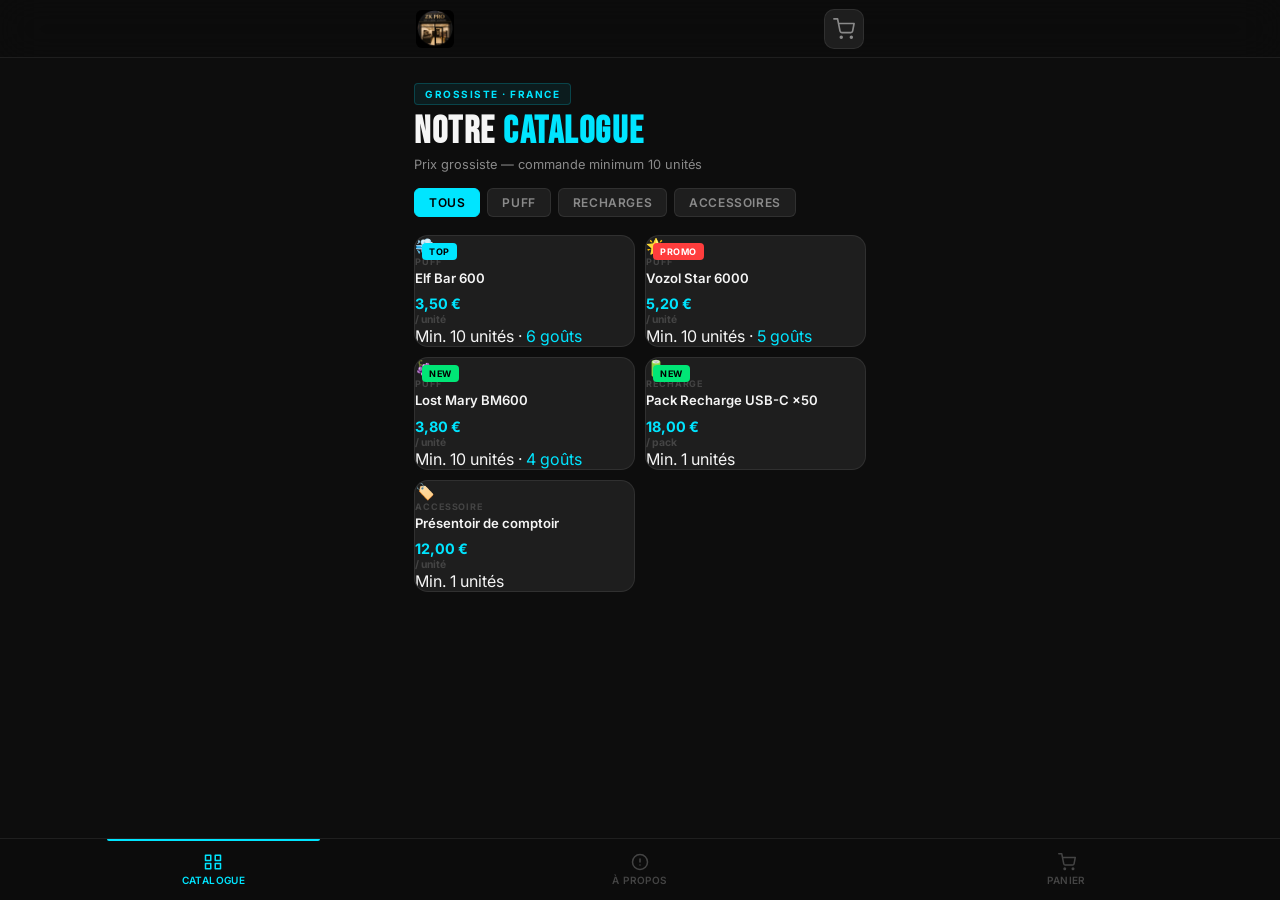
==== index.html @ 6291bdda "Update and rename index.js to index.html" ====
<!DOCTYPE html>
<html lang="fr">
<head>
  <meta charset="UTF-8" />
  <meta name="viewport" content="width=device-width, initial-scale=1.0, maximum-scale=1.0, user-scalable=no" />
  <meta name="theme-color" content="#0d0d0d" />
  <title>ZK PRO · Grossiste Puff</title>
  <link rel="stylesheet" href="style.css" />
  <link rel="preconnect" href="https://fonts.googleapis.com" />
  <link rel="preconnect" href="https://fonts.gstatic.com" crossorigin />
  <link href="https://fonts.googleapis.com/css2?family=Bebas+Neue&family=Inter:wght@300;400;500;600;700&display=swap" rel="stylesheet" />
  <script src="https://telegram.org/js/telegram-web-app.js"></script>
</head>
<body>

  <!-- ░░ HEADER ░░ -->
  <header class="header" id="header">
    <div class="header-inner">
      <div class="logo">
        <img src="[data-uri]" alt="ZK PRO" class="logo-img" onerror="this.style.display='none';document.querySelector('.logo-fallback').style.display='flex'" />
        <span class="logo-fallback">ZK<span>PRO</span></span>
      </div>
      <button class="cart-btn" id="cartBtn" onclick="switchTab('panier')">
        <svg width="22" height="22" viewBox="0 0 24 24" fill="none" stroke="currentColor" stroke-width="1.8" stroke-linecap="round" stroke-linejoin="round">
          <circle cx="9" cy="21" r="1"/><circle cx="20" cy="21" r="1"/>
          <path d="M1 1h4l2.68 13.39a2 2 0 0 0 2 1.61h9.72a2 2 0 0 0 2-1.61L23 6H6"/>
        </svg>
        <span class="cart-count" id="cartCount">0</span>
      </button>
    </div>
  </header>

  <!-- ░░ NAVIGATION TABS ░░ -->
  <nav class="tabs" id="tabs">
    <button class="tab active" data-tab="produits" onclick="switchTab('produits')">
      <svg width="18" height="18" viewBox="0 0 24 24" fill="none" stroke="currentColor" stroke-width="2" stroke-linecap="round" stroke-linejoin="round"><rect x="2" y="3" width="7" height="7"/><rect x="15" y="3" width="7" height="7"/><rect x="15" y="14" width="7" height="7"/><rect x="2" y="14" width="7" height="7"/></svg>
      <span>Catalogue</span>
    </button>
    <button class="tab" data-tab="info" onclick="switchTab('info')">
      <svg width="18" height="18" viewBox="0 0 24 24" fill="none" stroke="currentColor" stroke-width="2" stroke-linecap="round" stroke-linejoin="round"><circle cx="12" cy="12" r="10"/><path d="M12 8v4M12 16h.01"/></svg>
      <span>À propos</span>
    </button>
    <button class="tab" data-tab="panier" onclick="switchTab('panier')">
      <svg width="18" height="18" viewBox="0 0 24 24" fill="none" stroke="currentColor" stroke-width="2" stroke-linecap="round" stroke-linejoin="round"><circle cx="9" cy="21" r="1"/><circle cx="20" cy="21" r="1"/><path d="M1 1h4l2.68 13.39a2 2 0 0 0 2 1.61h9.72a2 2 0 0 0 2-1.61L23 6H6"/></svg>
      <span>Panier</span>
    </button>
  </nav>

  <!-- ░░ MAIN CONTENT ░░ -->
  <main class="main" id="main">

    <!-- ════ PAGE PRODUITS ════ -->
    <section class="page active" id="page-produits">
      <div class="page-hero">
        <div class="hero-tag">GROSSISTE · FRANCE</div>
        <h1 class="page-title">Notre <em>Catalogue</em></h1>
        <p class="page-sub">Prix grossiste — commande minimum 10 unités</p>
      </div>

      <div class="filter-bar" id="filterBar">
        <button class="filter-btn active" data-cat="tous" onclick="filterProducts('tous')">Tous</button>
        <button class="filter-btn" data-cat="puff" onclick="filterProducts('puff')">Puff</button>
        <button class="filter-btn" data-cat="recharge" onclick="filterProducts('recharge')">Recharges</button>
        <button class="filter-btn" data-cat="accessoire" onclick="filterProducts('accessoire')">Accessoires</button>
      </div>

      <div class="product-grid" id="productGrid">
        <!-- injected by JS -->
      </div>
    </section>

    <!-- ════ PAGE INFO ════ -->
    <section class="page" id="page-info">
      <div class="page-hero">
        <div class="hero-tag">QUI SOMMES-NOUS</div>
        <h1 class="page-title">ZK <em>PRO</em></h1>
        <p class="page-sub">Votre partenaire grossiste puff en France</p>
      </div>

      <div class="info-cards">
        <div class="info-card"><div class="info-card-icon">🚚</div><h3>Livraison express</h3><p>Expédition sous 24h. Colissimo, DPD ou retrait sur place disponible.</p></div>
        <div class="info-card"><div class="info-card-icon">📦</div><h3>Prix grossiste</h3><p>Tarifs dégressifs à partir de 10 unités. Meilleur prix garanti.</p></div>
        <div class="info-card"><div class="info-card-icon">✅</div><h3>Produits certifiés</h3><p>Tous nos produits sont conformes aux normes européennes en vigueur.</p></div>
        <div class="info-card"><div class="info-card-icon">🔒</div><h3>Paiement sécurisé</h3><p>CB, virement, crypto acceptés. Facturation professionnelle fournie.</p></div>
      </div>

      <div class="info-about">
        <h2>ZK PRO — Grossiste Puff</h2>
        <p>ZK PRO est un distributeur grossiste spécialisé dans les puffs et cigarettes électroniques jetables. Nous fournissons tabacs, bureaux de tabac, épiceries et boutiques vape à travers toute la France.</p>
        <p>Notre catalogue propose les meilleures marques du marché : Elf Bar, Vozol, Lost Mary, Tornado, et bien plus. Réapprovisionnez votre stock en quelques clics directement depuis Telegram.</p>
        <div class="info-stats">
          <div class="stat"><span class="stat-num">500+</span><span class="stat-lbl">Revendeurs</span></div>
          <div class="stat"><span class="stat-num">50+</span><span class="stat-lbl">Références</span></div>
          <div class="stat"><span class="stat-num">48h</span><span class="stat-lbl">Livraison</span></div>
        </div>
      </div>

      <div class="info-contact">
        <h2>Nous contacter</h2>
        <a class="contact-link" href="https://t.me/zkpro_grossiste">
          <svg width="20" height="20" viewBox="0 0 24 24" fill="currentColor"><path d="M11.944 0A12 12 0 0 0 0 12a12 12 0 0 0 12 12 12 12 0 0 0 12-12A12 12 0 0 0 12 0a12 12 0 0 0-.056 0zm4.962 7.224c.1-.002.321.023.465.14a.506.506 0 0 1 .171.325c.016.093.036.306.02.472-.18 1.898-.962 6.502-1.36 8.627-.168.9-.499 1.201-.82 1.23-.696.065-1.225-.46-1.9-.902-1.056-.693-1.653-1.124-2.678-1.8-1.185-.78-.417-1.21.258-1.91.177-.184 3.247-2.977 3.307-3.23.007-.032.014-.15-.056-.212s-.174-.041-.249-.024c-.106.024-1.793 1.14-5.061 3.345-.48.33-.913.49-1.302.48-.428-.008-1.252-.241-1.865-.44-.752-.245-1.349-.374-1.297-.789.027-.216.325-.437.893-.663 3.498-1.524 5.83-2.529 6.998-3.014 3.332-1.386 4.025-1.627 4.476-1.635z"/></svg>
          @zkpro_grossiste
        </a>
        <a class="contact-link" href="https://wa.me/33600000000">
          <svg width="20" height="20" viewBox="0 0 24 24" fill="currentColor"><path d="M17.472 14.382c-.297-.149-1.758-.867-2.03-.967-.273-.099-.471-.148-.67.15-.197.297-.767.966-.94 1.164-.173.199-.347.223-.644.075-.297-.15-1.255-.463-2.39-1.475-.883-.788-1.48-1.761-1.653-2.059-.173-.297-.018-.458.13-.606.134-.133.298-.347.446-.52.149-.174.198-.298.298-.497.099-.198.05-.371-.025-.52-.075-.149-.669-1.612-.916-2.207-.242-.579-.487-.5-.669-.51-.173-.008-.371-.01-.57-.01-.198 0-.52.074-.792.372-.272.297-1.04 1.016-1.04 2.479 0 1.462 1.065 2.875 1.213 3.074.149.198 2.096 3.2 5.077 4.487.709.306 1.262.489 1.694.625.712.227 1.36.195 1.871.118.571-.085 1.758-.719 2.006-1.413.248-.694.248-1.289.173-1.413-.074-.124-.272-.198-.57-.347m-5.421 7.403h-.004a9.87 9.87 0 0 1-5.031-1.378l-.361-.214-3.741.982.998-3.648-.235-.374a9.86 9.86 0 0 1-1.51-5.26c.001-5.45 4.436-9.884 9.888-9.884 2.64 0 5.122 1.03 6.988 2.898a9.825 9.825 0 0 1 2.893 6.994c-.003 5.45-4.437 9.884-9.885 9.884m8.413-18.297A11.815 11.815 0 0 0 12.05 0C5.495 0 .16 5.335.157 11.892c0 2.096.547 4.142 1.588 5.945L.057 24l6.305-1.654a11.882 11.882 0 0 0 5.683 1.448h.005c6.554 0 11.89-5.335 11.893-11.893a11.821 11.821 0 0 0-3.48-8.413z"/></svg>
          WhatsApp Pro
        </a>
        <a class="contact-link" href="/cdn-cgi/l/email-protection#a7c4c8c9d3c6c4d3e7ddccd7d5c889c1d5">
          <svg width="20" height="20" viewBox="0 0 24 24" fill="none" stroke="currentColor" stroke-width="2" stroke-linecap="round" stroke-linejoin="round"><path d="M4 4h16c1.1 0 2 .9 2 2v12c0 1.1-.9 2-2 2H4c-1.1 0-2-.9-2-2V6c0-1.1.9-2 2-2z"/><polyline points="22,6 12,13 2,6"/></svg>
          <span class="__cf_email__" data-cfemail="73101c1d0712100733091803011c5d1501">[email&#160;protected]</span>
        </a>
      </div>
    </section>

    <!-- ════ PAGE PANIER ════ -->
    <section class="page" id="page-panier">
      <div class="page-hero">
        <div class="hero-tag">COMMANDE GROSSISTE</div>
        <h1 class="page-title">Mon <em>Panier</em></h1>
      </div>
      <div id="cartContent"></div>
    </section>

  </main>

  <!-- ░░ TOAST ░░ -->
  <div class="toast" id="toast"></div>

    <!-- ░░ PRODUCT MODAL ░░ -->
  <div class="modal-overlay" id="modalOverlay" onclick="closeModal()">
    <div class="modal" id="modal" onclick="event.stopPropagation()">
      <button class="modal-close" onclick="closeModal()">✕</button>
      <div class="modal-scroll">
        <div id="modalBody"></div>
      </div>
    </div>
  </div>

  <script src="script.js"></script>
</body>
</html>
---- style.css ----
/* ================================================
   ZK PRO · Grossiste Puff · Telegram Mini App
   style.css — Dark industrial aesthetic
   ================================================ */

:root {
  --bg:        #0d0d0d;
  --bg2:       #111111;
  --bg3:       #191919;
  --surface:   #1e1e1e;
  --border:    rgba(255,255,255,0.08);
  --accent:    #00e5ff;
  --accent2:   #00b8cc;
  --accent-bg: rgba(0,229,255,0.07);
  --red:       #ff3d3d;
  --green:     #00e676;
  --text:      #f5f5f5;
  --text2:     #8a8a8a;
  --text3:     #444;
  --radius:    14px;
  --radius-sm: 9px;
  --header-h:  58px;
  --tabs-h:    62px;
}

*, *::before, *::after { box-sizing: border-box; margin: 0; padding: 0; }
html { -webkit-text-size-adjust: 100%; scroll-behavior: smooth; }
body {
  font-family: 'Inter', sans-serif;
  background: var(--bg);
  color: var(--text);
  min-height: 100dvh;
  overscroll-behavior: none;
  -webkit-font-smoothing: antialiased;
}
a { color: inherit; text-decoration: none; }
button { cursor: pointer; border: none; background: none; font-family: inherit; }

/* HEADER */
.header {
  position: fixed; top: 0; left: 0; right: 0;
  height: var(--header-h); z-index: 100;
  background: rgba(13,13,13,0.92);
  backdrop-filter: blur(20px);
  border-bottom: 1px solid var(--border);
}
.header-inner {
  max-width: 480px; margin: 0 auto;
  height: 100%; padding: 0 16px;
  display: flex; align-items: center; justify-content: space-between;
}
.logo { display: flex; align-items: center; height: 40px; }
.logo-img { height: 38px; width: auto; object-fit: contain; border-radius: 6px; }
.logo-fallback {
  display: none; align-items: center; gap: 2px;
  font-family: 'Bebas Neue', sans-serif;
  font-size: 1.6rem; letter-spacing: 0.05em; color: var(--text);
}
.logo-fallback span { color: var(--accent); }
.cart-btn {
  position: relative; width: 40px; height: 40px;
  border-radius: 10px; background: var(--surface);
  display: flex; align-items: center; justify-content: center;
  color: var(--text2); transition: all .2s;
  border: 1px solid var(--border);
}
.cart-btn:active { transform: scale(.9); }
.cart-btn:hover { color: var(--accent); background: var(--accent-bg); border-color: rgba(0,229,255,.2); }
.cart-count {
  position: absolute; top: -5px; right: -5px;
  min-width: 18px; height: 18px; padding: 0 4px;
  border-radius: 9px; background: var(--accent); color: #000;
  font-size: 10px; font-weight: 700;
  display: flex; align-items: center; justify-content: center;
  opacity: 0; transform: scale(0);
  transition: all .25s cubic-bezier(.175,.885,.32,1.275);
}
.cart-count.visible { opacity: 1; transform: scale(1); }

/* TABS */
.tabs {
  position: fixed; bottom: 0; left: 0; right: 0;
  height: var(--tabs-h); z-index: 100;
  background: rgba(13,13,13,0.95);
  backdrop-filter: blur(20px);
  border-top: 1px solid var(--border);
  display: flex;
  padding-bottom: env(safe-area-inset-bottom);
}
.tab {
  flex: 1; display: flex; flex-direction: column;
  align-items: center; justify-content: center; gap: 3px;
  color: var(--text3); font-size: 10px; font-weight: 600;
  letter-spacing: .04em; text-transform: uppercase;
  transition: color .2s; position: relative;
}
.tab.active { color: var(--accent); }
.tab::before {
  content: ''; position: absolute; top: 0; left: 25%; right: 25%;
  height: 2px; background: var(--accent);
  border-radius: 0 0 2px 2px;
  opacity: 0; transform: scaleX(0); transition: all .25s;
}
.tab.active::before { opacity: 1; transform: scaleX(1); }

/* MAIN */
.main {
  padding-top: calc(var(--header-h) + 4px);
  padding-bottom: calc(var(--tabs-h) + 12px);
  max-width: 480px; margin: 0 auto; min-height: 100dvh;
}
.page { display: none; padding: 0 14px 28px; animation: fadeUp .3s ease both; }
.page.active { display: block; }
@keyframes fadeUp {
  from { opacity: 0; transform: translateY(12px); }
  to   { opacity: 1; transform: translateY(0); }
}

/* HERO */
.page-hero { padding: 20px 0 16px; }
.hero-tag {
  display: inline-block; font-size: 10px; font-weight: 700;
  letter-spacing: .15em; text-transform: uppercase;
  color: var(--accent); background: var(--accent-bg);
  border: 1px solid rgba(0,229,255,.2);
  padding: 4px 10px; border-radius: 4px; margin-bottom: 8px;
}
.page-title {
  font-family: 'Bebas Neue', sans-serif;
  font-size: 2.4rem; letter-spacing: .04em; line-height: 1; color: var(--text);
}
.page-title em { font-style: normal; color: var(--accent); }
.page-sub { margin-top: 6px; font-size: .8rem; color: var(--text2); }

/* FILTERS */
.filter-bar {
  display: flex; gap: 7px; margin-bottom: 16px;
  overflow-x: auto; padding-bottom: 2px; scrollbar-width: none;
}
.filter-bar::-webkit-scrollbar { display: none; }
.filter-btn {
  flex-shrink: 0; padding: 6px 14px; border-radius: 6px;
  font-size: 12px; font-weight: 600;
  border: 1px solid var(--border); background: var(--surface); color: var(--text2);
  text-transform: uppercase; letter-spacing: .05em; transition: all .2s;
}
.filter-btn.active { background: var(--accent); color: #000; border-color: var(--accent); }

/* PRODUCT GRID */
.product-grid { display: grid; grid-template-columns: 1fr 1fr; gap: 10px; }
.product-card {
  background: var(--surface); border-radius: var(--radius);
  border: 1px solid var(--border); overflow: hidden; cursor: pointer;
  transition: transform .2s, border-color .2s, box-shadow .2s;
  animation: fadeUp .35s ease both;
}
.product-card:hover { transform: translateY(-3px); border-color: rgba(0,229,255,.2); box-shadow: 0 8px 32px rgba(0,0,0,.5); }
.product-card:active { transform: scale(.96); }
.product-img-wrap {
  aspect-ratio: 1/1; background: var(--bg3);
  display: flex; align-items: center; justify-content: center;
  font-size: 3.2rem; position: relative; overflow: hidden;
}
.product-img-wrap::after {
  content: ''; position: absolute; inset: 0;
  background: linear-gradient(180deg, transparent 50%, rgba(0,0,0,.4));
}
.product-img-wrap .emoji { transition: transform .3s; }
.product-card:hover .emoji { transform: scale(1.1); }
.product-badge {
  position: absolute; top: 7px; left: 7px; z-index: 1;
  padding: 3px 7px; border-radius: 4px;
  font-size: 9px; font-weight: 700; text-transform: uppercase; letter-spacing: .06em;
}
.badge-new   { background: #00e676; color: #000; }
.badge-promo { background: #ff3d3d; color: #fff; }
.badge-top   { background: var(--accent); color: #000; }
.badge-stock { background: #ff6d00; color: #fff; }
.product-body { padding: 10px; }
.product-cat { font-size: 9px; font-weight: 700; text-transform: uppercase; letter-spacing: .1em; color: var(--text3); margin-bottom: 3px; }
.product-name { font-size: .82rem; font-weight: 600; color: var(--text); margin-bottom: 8px; line-height: 1.3; }
.product-footer { display: flex; align-items: center; justify-content: space-between; }
.product-price { font-size: .9rem; font-weight: 700; color: var(--accent); }
.product-unit  { font-size: .65rem; color: var(--text3); display: block; margin-top: 1px; }
.add-btn {
  width: 28px; height: 28px; border-radius: 7px;
  background: var(--accent); color: #000;
  display: flex; align-items: center; justify-content: center;
  font-size: 18px; transition: all .15s;
}
.add-btn:active { transform: scale(.85); }
.add-btn:hover  { background: var(--accent2); }

/* INFO PAGE */
.info-cards { display: grid; grid-template-columns: 1fr 1fr; gap: 10px; margin-bottom: 16px; }
.info-card {
  background: var(--surface); border: 1px solid var(--border);
  border-radius: var(--radius); padding: 16px 14px;
  animation: fadeUp .4s ease both; transition: border-color .2s;
}
.info-card:hover { border-color: rgba(0,229,255,.2); }
.info-card-icon { font-size: 1.5rem; margin-bottom: 8px; }
.info-card h3 { font-size: .82rem; font-weight: 700; color: var(--text); margin-bottom: 4px; }
.info-card p  { font-size: .74rem; line-height: 1.5; color: var(--text2); }
.info-about {
  background: var(--surface); border: 1px solid var(--border);
  border-radius: var(--radius); padding: 20px 16px; margin-bottom: 12px;
}
.info-about h2 {
  font-family: 'Bebas Neue', sans-serif; font-size: 1.3rem;
  letter-spacing: .05em; color: var(--text); margin-bottom: 10px;
}
.info-about p { font-size: .84rem; line-height: 1.65; color: var(--text2); margin-bottom: 8px; }
.info-stats { display: flex; margin-top: 18px; border-top: 1px solid var(--border); padding-top: 18px; }
.stat { flex: 1; text-align: center; border-right: 1px solid var(--border); }
.stat:last-child { border-right: none; }
.stat-num { display: block; font-family: 'Bebas Neue', sans-serif; font-size: 1.4rem; letter-spacing: .04em; color: var(--accent); line-height: 1; margin-bottom: 3px; }
.stat-lbl { display: block; font-size: .65rem; color: var(--text3); text-transform: uppercase; letter-spacing: .1em; }
.info-contact {
  background: var(--surface); border: 1px solid var(--border);
  border-radius: var(--radius); padding: 20px 16px;
}
.info-contact h2 { font-family: 'Bebas Neue', sans-serif; font-size: 1.3rem; letter-spacing: .05em; color: var(--text); margin-bottom: 12px; }
.contact-link {
  display: flex; align-items: center; gap: 12px;
  padding: 12px 14px; border-radius: var(--radius-sm);
  background: var(--bg3); border: 1px solid var(--border);
  font-size: .84rem; font-weight: 500; color: var(--text2);
  margin-bottom: 8px; transition: all .2s;
}
.contact-link:last-child { margin-bottom: 0; }
.contact-link:hover { border-color: rgba(0,229,255,.25); color: var(--accent); background: var(--accent-bg); }

/* CART */
.cart-empty { text-align: center; padding: 52px 24px; color: var(--text3); }
.cart-empty .empty-icon { font-size: 3rem; margin-bottom: 14px; opacity: .4; }
.cart-empty h3 { font-family: 'Bebas Neue', sans-serif; font-size: 1.3rem; letter-spacing: .04em; color: var(--text2); margin-bottom: 6px; }
.cart-empty p { font-size: .84rem; }
.cart-empty .btn-shop {
  display: inline-block; margin-top: 18px; padding: 11px 28px;
  border-radius: 8px; background: var(--accent); color: #000;
  font-weight: 700; font-size: .85rem; text-transform: uppercase; letter-spacing: .06em;
  transition: all .2s;
}
.cart-items { margin-bottom: 14px; }
.cart-item {
  display: flex; align-items: center; gap: 12px;
  background: var(--surface); border: 1px solid var(--border);
  border-radius: var(--radius); padding: 12px; margin-bottom: 8px;
  animation: fadeUp .3s ease both;
}
.cart-item-emoji {
  width: 52px; height: 52px; border-radius: 10px; background: var(--bg3);
  display: flex; align-items: center; justify-content: center;
  font-size: 1.7rem; flex-shrink: 0;
}
.cart-item-info { flex: 1; min-width: 0; }
.cart-item-name { font-size: .83rem; font-weight: 600; color: var(--text); margin-bottom: 3px; white-space: nowrap; overflow: hidden; text-overflow: ellipsis; }
.cart-item-price { font-size: .82rem; color: var(--accent); font-weight: 700; }
.qty-ctrl { display: flex; align-items: center; gap: 8px; flex-shrink: 0; }
.qty-btn {
  width: 26px; height: 26px; border-radius: 7px; background: var(--bg3);
  border: 1px solid var(--border); color: var(--text); font-size: 15px;
  display: flex; align-items: center; justify-content: center; transition: all .15s;
}
.qty-btn:active { transform: scale(.85); }
.qty-btn:hover  { background: var(--accent-bg); border-color: rgba(0,229,255,.3); }
.qty-btn.del    { color: var(--red); }
.qty-val { font-weight: 700; font-size: .88rem; min-width: 18px; text-align: center; }
.cart-summary {
  background: var(--surface); border: 1px solid var(--border);
  border-radius: var(--radius); padding: 16px; margin-bottom: 12px;
}
.summary-row {
  display: flex; justify-content: space-between; align-items: center;
  font-size: .83rem; color: var(--text2); padding: 4px 0;
}
.summary-row.total {
  border-top: 1px solid var(--border); margin-top: 8px; padding-top: 12px;
  font-family: 'Bebas Neue', sans-serif; font-size: 1.1rem; letter-spacing: .04em; color: var(--text);
}
.summary-row.total span:last-child { color: var(--accent); }
.free-badge { color: var(--green); font-size: .76rem; font-weight: 700; }
.cart-min-notice {
  background: rgba(255,61,61,.08); border: 1px solid rgba(255,61,61,.2);
  border-radius: var(--radius-sm); padding: 10px 14px; font-size: .78rem;
  color: var(--red); text-align: center; margin-bottom: 12px; font-weight: 500;
}
.btn-checkout {
  width: 100%; padding: 15px; border-radius: var(--radius);
  background: var(--accent); color: #000;
  font-family: 'Bebas Neue', sans-serif;
  font-size: 1.15rem; letter-spacing: .08em; text-align: center;
  transition: all .2s; box-shadow: 0 4px 20px rgba(0,229,255,.2);
}
.btn-checkout:active { transform: scale(.97); }
.btn-checkout:hover  { background: var(--accent2); }
.btn-checkout:disabled { opacity: .4; pointer-events: none; }

/* MODAL */
.modal-overlay {
  position: fixed; inset: 0; z-index: 200;
  background: rgba(0,0,0,.8); backdrop-filter: blur(8px);
  display: flex; align-items: flex-end;
  opacity: 0; pointer-events: none; transition: opacity .3s;
}
.modal-overlay.open { opacity: 1; pointer-events: all; }
.modal {
  width: 100%; max-width: 480px; margin: 0 auto;
  background: var(--bg2); border-radius: 20px 20px 0 0;
  border: 1px solid var(--border); border-bottom: none;
  padding: 22px 18px calc(24px + env(safe-area-inset-bottom));
  transform: translateY(50px);
  transition: transform .35s cubic-bezier(.175,.885,.32,1.1);
  position: relative; max-height: 88dvh; overflow-y: auto;
}
.modal-overlay.open .modal { transform: translateY(0); }
.modal-close {
  position: absolute; top: 14px; right: 14px;
  width: 30px; height: 30px; border-radius: 50%; background: var(--surface);
  color: var(--text2); display: flex; align-items: center; justify-content: center;
  font-size: 13px; transition: all .2s;
}
.modal-close:hover { background: var(--bg3); color: var(--text); }
.modal-emoji {
  width: 100%; aspect-ratio: 16/9; background: var(--bg3);
  border-radius: var(--radius);
  display: flex; align-items: center; justify-content: center;
  font-size: 5rem; margin-bottom: 18px; position: relative; overflow: hidden;
}
.modal-emoji::before {
  content: ''; position: absolute; inset: 0;
  background: radial-gradient(circle at 50% 50%, rgba(0,229,255,.06) 0%, transparent 70%);
}
.modal-cat { font-size: 10px; font-weight: 700; letter-spacing: .12em; text-transform: uppercase; color: var(--accent); margin-bottom: 4px; }
.modal-name { font-family: 'Bebas Neue', sans-serif; font-size: 1.7rem; letter-spacing: .04em; color: var(--text); margin-bottom: 8px; }
.modal-desc { font-size: .85rem; line-height: 1.65; color: var(--text2); margin-bottom: 10px; }
.modal-specs {
  background: var(--bg3); border-radius: var(--radius-sm);
  padding: 12px 14px; margin-bottom: 18px;
  display: grid; grid-template-columns: 1fr 1fr; gap: 8px;
}
.spec-item { font-size: .75rem; color: var(--text2); }
.spec-item strong { display: block; font-size: .78rem; color: var(--text); font-weight: 600; }
.modal-footer { display: flex; align-items: center; gap: 14px; }
.modal-price { font-family: 'Bebas Neue', sans-serif; font-size: 1.8rem; letter-spacing: .04em; color: var(--accent); line-height: 1; }
.modal-price-unit { font-size: .7rem; color: var(--text3); display: block; }
.modal-add-btn {
  flex: 1; padding: 13px; border-radius: var(--radius-sm);
  background: var(--accent); color: #000;
  font-family: 'Bebas Neue', sans-serif;
  font-size: 1.05rem; letter-spacing: .07em; text-align: center; transition: all .2s;
}
.modal-add-btn:active { transform: scale(.96); }
.modal-add-btn:hover  { background: var(--accent2); }

/* TOAST */
.toast {
  position: fixed; bottom: calc(var(--tabs-h) + 10px); left: 50%;
  transform: translateX(-50%) translateY(16px);
  background: var(--surface); border: 1px solid rgba(0,229,255,.25); color: var(--text);
  font-size: .82rem; font-weight: 600; padding: 9px 18px; border-radius: 99px;
  white-space: nowrap; z-index: 300; opacity: 0; pointer-events: none; transition: all .25s;
  box-shadow: 0 4px 20px rgba(0,0,0,.5);
}
.toast.show { opacity: 1; transform: translateX(-50%) translateY(0); }

::-webkit-scrollbar { width: 3px; }
::-webkit-scrollbar-track { background: transparent; }
::-webkit-scrollbar-thumb { background: var(--border); border-radius: 2px; }
.no-select { user-select: none; -webkit-user-select: none; }
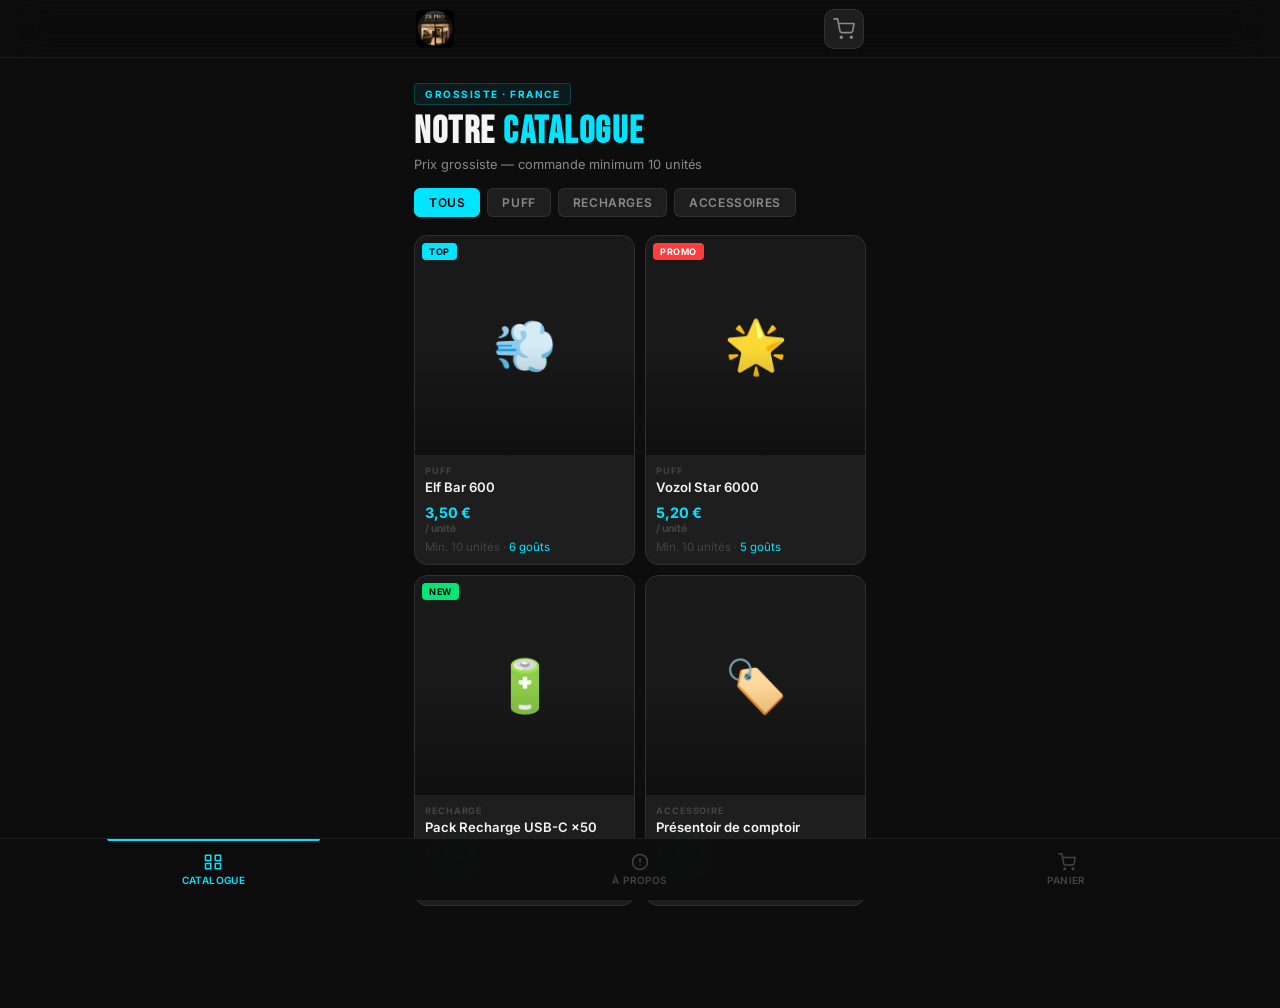
==== commit 3c20b936: "Update index.html" ====
--- a/index.html
+++ b/index.html
@@ -105,6 +105,101 @@
           <svg width="20" height="20" viewBox="0 0 24 24" fill="currentColor"><path d="M17.472 14.382c-.297-.149-1.758-.867-2.03-.967-.273-.099-.471-.148-.67.15-.197.297-.767.966-.94 1.164-.173.199-.347.223-.644.075-.297-.15-1.255-.463-2.39-1.475-.883-.788-1.48-1.761-1.653-2.059-.173-.297-.018-.458.13-.606.134-.133.298-.347.446-.52.149-.174.198-.298.298-.497.099-.198.05-.371-.025-.52-.075-.149-.669-1.612-.916-2.207-.242-.579-.487-.5-.669-.51-.173-.008-.371-.01-.57-.01-.198 0-.52.074-.792.372-.272.297-1.04 1.016-1.04 2.479 0 1.462 1.065 2.875 1.213 3.074.149.198 2.096 3.2 5.077 4.487.709.306 1.262.489 1.694.625.712.227 1.36.195 1.871.118.571-.085 1.758-.719 2.006-1.413.248-.694.248-1.289.173-1.413-.074-.124-.272-.198-.57-.347m-5.421 7.403h-.004a9.87 9.87 0 0 1-5.031-1.378l-.361-.214-3.741.982.998-3.648-.235-.374a9.86 9.86 0 0 1-1.51-5.26c.001-5.45 4.436-9.884 9.888-9.884 2.64 0 5.122 1.03 6.988 2.898a9.825 9.825 0 0 1 2.893 6.994c-.003 5.45-4.437 9.884-9.885 9.884m8.413-18.297A11.815 11.815 0 0 0 12.05 0C5.495 0 .16 5.335.157 11.892c0 2.096.547 4.142 1.588 5.945L.057 24l6.305-1.654a11.882 11.882 0 0 0 5.683 1.448h.005c6.554 0 11.89-5.335 11.893-11.893a11.821 11.821 0 0 0-3.48-8.413z"/></svg>
           WhatsApp Pro
         </a>
+        <a class="contact-link" href="/cdn-cgi/l/email-protection#91f2feffe5f0f2e5d1ebfae1e3febff7e3">
+          <svg width="20" height="20" viewBox="0 0 24 24" fill="none" stroke="currentColor" stroke-width="2" stroke-linecap="round" stroke-linejoin="round"><path d="M4 4h16c1.1 0 2 .9 2 2v12c0 1.1-.9 2-2 2H4c-1.1 0-2-.9-2-2V6c0-1.1.9-2 2-2z"/><polyline points="22,6 12,13 2,6"/></svg>
+          <span class="__cf_email__" data-cfemail="05666a6b71646671457f6e75776a2b6377">[email&#160;protected]</span>
+        </a>
+      </div>
+    </section>
+
+    <!-- ════ PAGE PANIER ════ -->
+    <section class="page" id="page-panier">
+      <div class="page-hero">
+        <div class="hero-tag">COMMANDE GROSSISTE</div>
+        <h1 class="page-title">Mon <em>Panier</em></h1>
+      </div>
+      <div id="cartContent"></div>
+    </section>
+
+  </main>
+
+  <!-- ░░ TOAST ░░ -->
+  <div class="toast" id="toast"></div>
+
+  <!-- ░░ PRODUCT MODAL ░░ -->
+  <div class="modal-overlay" id="modalOverlay" onclick="closeModal()">
+    <div class="modal" id="modal" onclick="event.stopPropagation()">
+      <button class="modal-close" onclick="clos      <span>Catalogue</span>
+    </button>
+    <button class="tab" data-tab="info" onclick="switchTab('info')">
+      <svg width="18" height="18" viewBox="0 0 24 24" fill="none" stroke="currentColor" stroke-width="2" stroke-linecap="round" stroke-linejoin="round"><circle cx="12" cy="12" r="10"/><path d="M12 8v4M12 16h.01"/></svg>
+      <span>À propos</span>
+    </button>
+    <button class="tab" data-tab="panier" onclick="switchTab('panier')">
+      <svg width="18" height="18" viewBox="0 0 24 24" fill="none" stroke="currentColor" stroke-width="2" stroke-linecap="round" stroke-linejoin="round"><circle cx="9" cy="21" r="1"/><circle cx="20" cy="21" r="1"/><path d="M1 1h4l2.68 13.39a2 2 0 0 0 2 1.61h9.72a2 2 0 0 0 2-1.61L23 6H6"/></svg>
+      <span>Panier</span>
+    </button>
+  </nav>
+
+  <!-- ░░ MAIN CONTENT ░░ -->
+  <main class="main" id="main">
+
+    <!-- ════ PAGE PRODUITS ════ -->
+    <section class="page active" id="page-produits">
+      <div class="page-hero">
+        <div class="hero-tag">GROSSISTE · FRANCE</div>
+        <h1 class="page-title">Notre <em>Catalogue</em></h1>
+        <p class="page-sub">Prix grossiste — commande minimum 10 unités</p>
+      </div>
+
+      <div class="filter-bar" id="filterBar">
+        <button class="filter-btn active" data-cat="tous" onclick="filterProducts('tous')">Tous</button>
+        <button class="filter-btn" data-cat="puff" onclick="filterProducts('puff')">Puff</button>
+        <button class="filter-btn" data-cat="recharge" onclick="filterProducts('recharge')">Recharges</button>
+        <button class="filter-btn" data-cat="accessoire" onclick="filterProducts('accessoire')">Accessoires</button>
+      </div>
+
+      <div class="product-grid" id="productGrid">
+        <!-- injected by JS -->
+      </div>
+    </section>
+
+    <!-- ════ PAGE INFO ════ -->
+    <section class="page" id="page-info">
+      <div class="page-hero">
+        <div class="hero-tag">QUI SOMMES-NOUS</div>
+        <h1 class="page-title">ZK <em>PRO</em></h1>
+        <p class="page-sub">Votre partenaire grossiste puff en France</p>
+      </div>
+
+      <div class="info-cards">
+        <div class="info-card"><div class="info-card-icon">🚚</div><h3>Livraison express</h3><p>Expédition sous 24h. Colissimo, DPD ou retrait sur place disponible.</p></div>
+        <div class="info-card"><div class="info-card-icon">📦</div><h3>Prix grossiste</h3><p>Tarifs dégressifs à partir de 10 unités. Meilleur prix garanti.</p></div>
+        <div class="info-card"><div class="info-card-icon">✅</div><h3>Produits certifiés</h3><p>Tous nos produits sont conformes aux normes européennes en vigueur.</p></div>
+        <div class="info-card"><div class="info-card-icon">🔒</div><h3>Paiement sécurisé</h3><p>CB, virement, crypto acceptés. Facturation professionnelle fournie.</p></div>
+      </div>
+
+      <div class="info-about">
+        <h2>ZK PRO — Grossiste Puff</h2>
+        <p>ZK PRO est un distributeur grossiste spécialisé dans les puffs et cigarettes électroniques jetables. Nous fournissons tabacs, bureaux de tabac, épiceries et boutiques vape à travers toute la France.</p>
+        <p>Notre catalogue propose les meilleures marques du marché : Elf Bar, Vozol, Lost Mary, Tornado, et bien plus. Réapprovisionnez votre stock en quelques clics directement depuis Telegram.</p>
+        <div class="info-stats">
+          <div class="stat"><span class="stat-num">500+</span><span class="stat-lbl">Revendeurs</span></div>
+          <div class="stat"><span class="stat-num">50+</span><span class="stat-lbl">Références</span></div>
+          <div class="stat"><span class="stat-num">48h</span><span class="stat-lbl">Livraison</span></div>
+        </div>
+      </div>
+
+      <div class="info-contact">
+        <h2>Nous contacter</h2>
+        <a class="contact-link" href="https://t.me/zkpro_grossiste">
+          <svg width="20" height="20" viewBox="0 0 24 24" fill="currentColor"><path d="M11.944 0A12 12 0 0 0 0 12a12 12 0 0 0 12 12 12 12 0 0 0 12-12A12 12 0 0 0 12 0a12 12 0 0 0-.056 0zm4.962 7.224c.1-.002.321.023.465.14a.506.506 0 0 1 .171.325c.016.093.036.306.02.472-.18 1.898-.962 6.502-1.36 8.627-.168.9-.499 1.201-.82 1.23-.696.065-1.225-.46-1.9-.902-1.056-.693-1.653-1.124-2.678-1.8-1.185-.78-.417-1.21.258-1.91.177-.184 3.247-2.977 3.307-3.23.007-.032.014-.15-.056-.212s-.174-.041-.249-.024c-.106.024-1.793 1.14-5.061 3.345-.48.33-.913.49-1.302.48-.428-.008-1.252-.241-1.865-.44-.752-.245-1.349-.374-1.297-.789.027-.216.325-.437.893-.663 3.498-1.524 5.83-2.529 6.998-3.014 3.332-1.386 4.025-1.627 4.476-1.635z"/></svg>
+          @zkpro_grossiste
+        </a>
+        <a class="contact-link" href="https://wa.me/33600000000">
+          <svg width="20" height="20" viewBox="0 0 24 24" fill="currentColor"><path d="M17.472 14.382c-.297-.149-1.758-.867-2.03-.967-.273-.099-.471-.148-.67.15-.197.297-.767.966-.94 1.164-.173.199-.347.223-.644.075-.297-.15-1.255-.463-2.39-1.475-.883-.788-1.48-1.761-1.653-2.059-.173-.297-.018-.458.13-.606.134-.133.298-.347.446-.52.149-.174.198-.298.298-.497.099-.198.05-.371-.025-.52-.075-.149-.669-1.612-.916-2.207-.242-.579-.487-.5-.669-.51-.173-.008-.371-.01-.57-.01-.198 0-.52.074-.792.372-.272.297-1.04 1.016-1.04 2.479 0 1.462 1.065 2.875 1.213 3.074.149.198 2.096 3.2 5.077 4.487.709.306 1.262.489 1.694.625.712.227 1.36.195 1.871.118.571-.085 1.758-.719 2.006-1.413.248-.694.248-1.289.173-1.413-.074-.124-.272-.198-.57-.347m-5.421 7.403h-.004a9.87 9.87 0 0 1-5.031-1.378l-.361-.214-3.741.982.998-3.648-.235-.374a9.86 9.86 0 0 1-1.51-5.26c.001-5.45 4.436-9.884 9.888-9.884 2.64 0 5.122 1.03 6.988 2.898a9.825 9.825 0 0 1 2.893 6.994c-.003 5.45-4.437 9.884-9.885 9.884m8.413-18.297A11.815 11.815 0 0 0 12.05 0C5.495 0 .16 5.335.157 11.892c0 2.096.547 4.142 1.588 5.945L.057 24l6.305-1.654a11.882 11.882 0 0 0 5.683 1.448h.005c6.554 0 11.89-5.335 11.893-11.893a11.821 11.821 0 0 0-3.48-8.413z"/></svg>
+          WhatsApp Pro
+        </a>
         <a class="contact-link" href="/cdn-cgi/l/email-protection#a7c4c8c9d3c6c4d3e7ddccd7d5c889c1d5">
           <svg width="20" height="20" viewBox="0 0 24 24" fill="none" stroke="currentColor" stroke-width="2" stroke-linecap="round" stroke-linejoin="round"><path d="M4 4h16c1.1 0 2 .9 2 2v12c0 1.1-.9 2-2 2H4c-1.1 0-2-.9-2-2V6c0-1.1.9-2 2-2z"/><polyline points="22,6 12,13 2,6"/></svg>
           <span class="__cf_email__" data-cfemail="73101c1d0712100733091803011c5d1501">[email&#160;protected]</span>
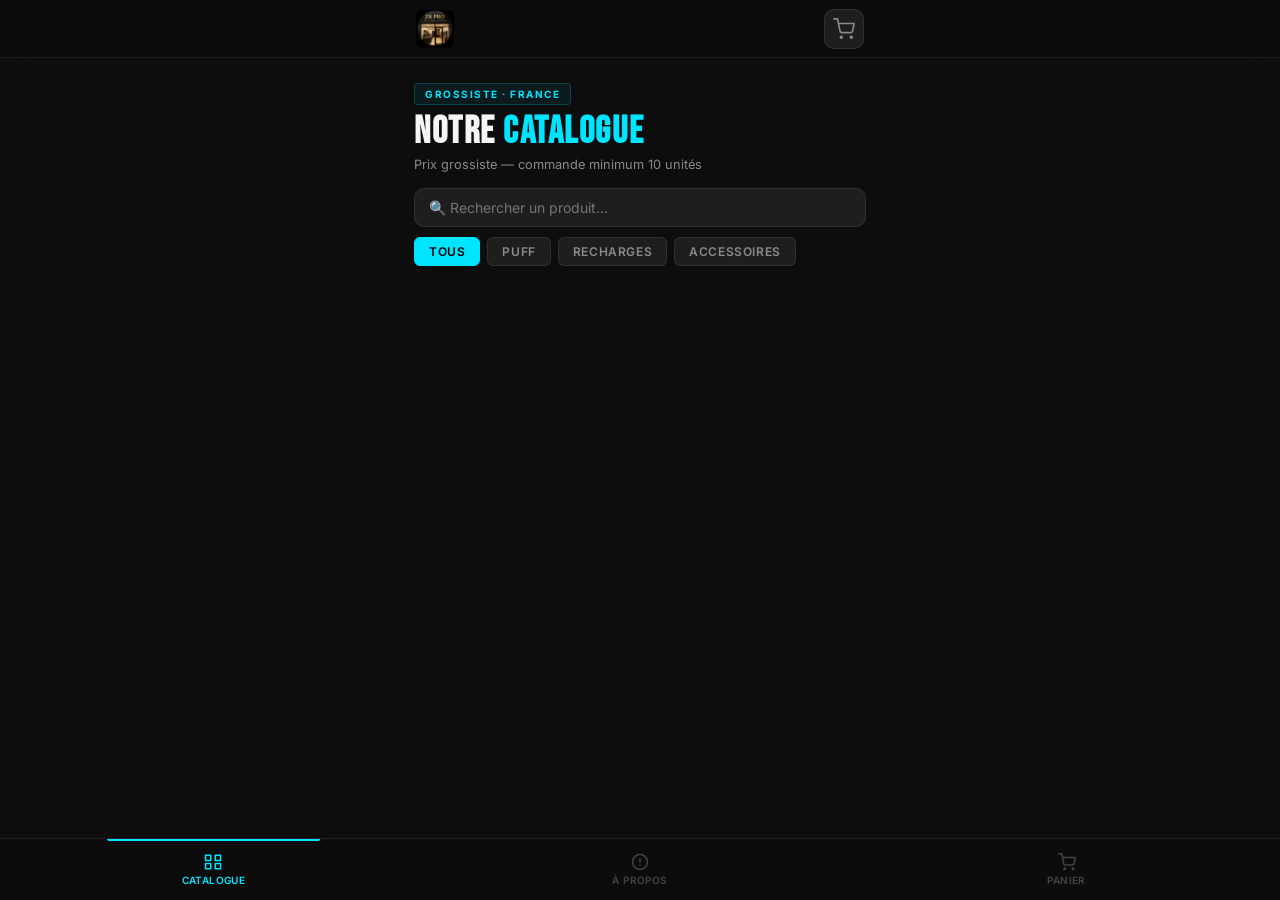
==== commit de955341: "Update index.html" ====
--- a/index.html
+++ b/index.html
@@ -57,6 +57,7 @@
         <p class="page-sub">Prix grossiste — commande minimum 10 unités</p>
       </div>
 
+      <div style="position:relative;margin-bottom:10px"><input id="searchInput" type="search" placeholder="🔍 Rechercher un produit..." oninput="searchProducts(this.value)" style="width:100%;background:var(--surface);border:1px solid var(--border);border-radius:10px;color:var(--text);font-size:14px;padding:10px 14px;outline:none;font-family:inherit;box-sizing:border-box" onfocus="this.style.borderColor='var(--accent)'" onblur="this.style.borderColor='var(--border)'"/></div>
       <div class="filter-bar" id="filterBar">
         <button class="filter-btn active" data-cat="tous" onclick="filterProducts('tous')">Tous</button>
         <button class="filter-btn" data-cat="puff" onclick="filterProducts('puff')">Puff</button>
@@ -129,108 +130,4 @@
   <!-- ░░ PRODUCT MODAL ░░ -->
   <div class="modal-overlay" id="modalOverlay" onclick="closeModal()">
     <div class="modal" id="modal" onclick="event.stopPropagation()">
-      <button class="modal-close" onclick="clos      <span>Catalogue</span>
-    </button>
-    <button class="tab" data-tab="info" onclick="switchTab('info')">
-      <svg width="18" height="18" viewBox="0 0 24 24" fill="none" stroke="currentColor" stroke-width="2" stroke-linecap="round" stroke-linejoin="round"><circle cx="12" cy="12" r="10"/><path d="M12 8v4M12 16h.01"/></svg>
-      <span>À propos</span>
-    </button>
-    <button class="tab" data-tab="panier" onclick="switchTab('panier')">
-      <svg width="18" height="18" viewBox="0 0 24 24" fill="none" stroke="currentColor" stroke-width="2" stroke-linecap="round" stroke-linejoin="round"><circle cx="9" cy="21" r="1"/><circle cx="20" cy="21" r="1"/><path d="M1 1h4l2.68 13.39a2 2 0 0 0 2 1.61h9.72a2 2 0 0 0 2-1.61L23 6H6"/></svg>
-      <span>Panier</span>
-    </button>
-  </nav>
-
-  <!-- ░░ MAIN CONTENT ░░ -->
-  <main class="main" id="main">
-
-    <!-- ════ PAGE PRODUITS ════ -->
-    <section class="page active" id="page-produits">
-      <div class="page-hero">
-        <div class="hero-tag">GROSSISTE · FRANCE</div>
-        <h1 class="page-title">Notre <em>Catalogue</em></h1>
-        <p class="page-sub">Prix grossiste — commande minimum 10 unités</p>
-      </div>
-
-      <div class="filter-bar" id="filterBar">
-        <button class="filter-btn active" data-cat="tous" onclick="filterProducts('tous')">Tous</button>
-        <button class="filter-btn" data-cat="puff" onclick="filterProducts('puff')">Puff</button>
-        <button class="filter-btn" data-cat="recharge" onclick="filterProducts('recharge')">Recharges</button>
-        <button class="filter-btn" data-cat="accessoire" onclick="filterProducts('accessoire')">Accessoires</button>
-      </div>
-
-      <div class="product-grid" id="productGrid">
-        <!-- injected by JS -->
-      </div>
-    </section>
-
-    <!-- ════ PAGE INFO ════ -->
-    <section class="page" id="page-info">
-      <div class="page-hero">
-        <div class="hero-tag">QUI SOMMES-NOUS</div>
-        <h1 class="page-title">ZK <em>PRO</em></h1>
-        <p class="page-sub">Votre partenaire grossiste puff en France</p>
-      </div>
-
-      <div class="info-cards">
-        <div class="info-card"><div class="info-card-icon">🚚</div><h3>Livraison express</h3><p>Expédition sous 24h. Colissimo, DPD ou retrait sur place disponible.</p></div>
-        <div class="info-card"><div class="info-card-icon">📦</div><h3>Prix grossiste</h3><p>Tarifs dégressifs à partir de 10 unités. Meilleur prix garanti.</p></div>
-        <div class="info-card"><div class="info-card-icon">✅</div><h3>Produits certifiés</h3><p>Tous nos produits sont conformes aux normes européennes en vigueur.</p></div>
-        <div class="info-card"><div class="info-card-icon">🔒</div><h3>Paiement sécurisé</h3><p>CB, virement, crypto acceptés. Facturation professionnelle fournie.</p></div>
-      </div>
-
-      <div class="info-about">
-        <h2>ZK PRO — Grossiste Puff</h2>
-        <p>ZK PRO est un distributeur grossiste spécialisé dans les puffs et cigarettes électroniques jetables. Nous fournissons tabacs, bureaux de tabac, épiceries et boutiques vape à travers toute la France.</p>
-        <p>Notre catalogue propose les meilleures marques du marché : Elf Bar, Vozol, Lost Mary, Tornado, et bien plus. Réapprovisionnez votre stock en quelques clics directement depuis Telegram.</p>
-        <div class="info-stats">
-          <div class="stat"><span class="stat-num">500+</span><span class="stat-lbl">Revendeurs</span></div>
-          <div class="stat"><span class="stat-num">50+</span><span class="stat-lbl">Références</span></div>
-          <div class="stat"><span class="stat-num">48h</span><span class="stat-lbl">Livraison</span></div>
-        </div>
-      </div>
-
-      <div class="info-contact">
-        <h2>Nous contacter</h2>
-        <a class="contact-link" href="https://t.me/zkpro_grossiste">
-          <svg width="20" height="20" viewBox="0 0 24 24" fill="currentColor"><path d="M11.944 0A12 12 0 0 0 0 12a12 12 0 0 0 12 12 12 12 0 0 0 12-12A12 12 0 0 0 12 0a12 12 0 0 0-.056 0zm4.962 7.224c.1-.002.321.023.465.14a.506.506 0 0 1 .171.325c.016.093.036.306.02.472-.18 1.898-.962 6.502-1.36 8.627-.168.9-.499 1.201-.82 1.23-.696.065-1.225-.46-1.9-.902-1.056-.693-1.653-1.124-2.678-1.8-1.185-.78-.417-1.21.258-1.91.177-.184 3.247-2.977 3.307-3.23.007-.032.014-.15-.056-.212s-.174-.041-.249-.024c-.106.024-1.793 1.14-5.061 3.345-.48.33-.913.49-1.302.48-.428-.008-1.252-.241-1.865-.44-.752-.245-1.349-.374-1.297-.789.027-.216.325-.437.893-.663 3.498-1.524 5.83-2.529 6.998-3.014 3.332-1.386 4.025-1.627 4.476-1.635z"/></svg>
-          @zkpro_grossiste
-        </a>
-        <a class="contact-link" href="https://wa.me/33600000000">
-          <svg width="20" height="20" viewBox="0 0 24 24" fill="currentColor"><path d="M17.472 14.382c-.297-.149-1.758-.867-2.03-.967-.273-.099-.471-.148-.67.15-.197.297-.767.966-.94 1.164-.173.199-.347.223-.644.075-.297-.15-1.255-.463-2.39-1.475-.883-.788-1.48-1.761-1.653-2.059-.173-.297-.018-.458.13-.606.134-.133.298-.347.446-.52.149-.174.198-.298.298-.497.099-.198.05-.371-.025-.52-.075-.149-.669-1.612-.916-2.207-.242-.579-.487-.5-.669-.51-.173-.008-.371-.01-.57-.01-.198 0-.52.074-.792.372-.272.297-1.04 1.016-1.04 2.479 0 1.462 1.065 2.875 1.213 3.074.149.198 2.096 3.2 5.077 4.487.709.306 1.262.489 1.694.625.712.227 1.36.195 1.871.118.571-.085 1.758-.719 2.006-1.413.248-.694.248-1.289.173-1.413-.074-.124-.272-.198-.57-.347m-5.421 7.403h-.004a9.87 9.87 0 0 1-5.031-1.378l-.361-.214-3.741.982.998-3.648-.235-.374a9.86 9.86 0 0 1-1.51-5.26c.001-5.45 4.436-9.884 9.888-9.884 2.64 0 5.122 1.03 6.988 2.898a9.825 9.825 0 0 1 2.893 6.994c-.003 5.45-4.437 9.884-9.885 9.884m8.413-18.297A11.815 11.815 0 0 0 12.05 0C5.495 0 .16 5.335.157 11.892c0 2.096.547 4.142 1.588 5.945L.057 24l6.305-1.654a11.882 11.882 0 0 0 5.683 1.448h.005c6.554 0 11.89-5.335 11.893-11.893a11.821 11.821 0 0 0-3.48-8.413z"/></svg>
-          WhatsApp Pro
-        </a>
-        <a class="contact-link" href="/cdn-cgi/l/email-protection#a7c4c8c9d3c6c4d3e7ddccd7d5c889c1d5">
-          <svg width="20" height="20" viewBox="0 0 24 24" fill="none" stroke="currentColor" stroke-width="2" stroke-linecap="round" stroke-linejoin="round"><path d="M4 4h16c1.1 0 2 .9 2 2v12c0 1.1-.9 2-2 2H4c-1.1 0-2-.9-2-2V6c0-1.1.9-2 2-2z"/><polyline points="22,6 12,13 2,6"/></svg>
-          <span class="__cf_email__" data-cfemail="73101c1d0712100733091803011c5d1501">[email&#160;protected]</span>
-        </a>
-      </div>
-    </section>
-
-    <!-- ════ PAGE PANIER ════ -->
-    <section class="page" id="page-panier">
-      <div class="page-hero">
-        <div class="hero-tag">COMMANDE GROSSISTE</div>
-        <h1 class="page-title">Mon <em>Panier</em></h1>
-      </div>
-      <div id="cartContent"></div>
-    </section>
-
-  </main>
-
-  <!-- ░░ TOAST ░░ -->
-  <div class="toast" id="toast"></div>
-
-    <!-- ░░ PRODUCT MODAL ░░ -->
-  <div class="modal-overlay" id="modalOverlay" onclick="closeModal()">
-    <div class="modal" id="modal" onclick="event.stopPropagation()">
-      <button class="modal-close" onclick="closeModal()">✕</button>
-      <div class="modal-scroll">
-        <div id="modalBody"></div>
-      </div>
-    </div>
-  </div>
-
-  <script src="script.js"></script>
-</body>
-</html>
+      <button class="modal-close" onclick="clos
--- a/style.css
+++ b/style.css
@@ -369,3 +369,94 @@
 ::-webkit-scrollbar-track { background: transparent; }
 ::-webkit-scrollbar-thumb { background: var(--border); border-radius: 2px; }
 .no-select { user-select: none; -webkit-user-select: none; }
+
+/* ── ADDITIONS & FIXES ── */
+
+/* Shake animation for form validation */
+@keyframes shake {
+  0%,100%{ transform:translateX(0) }
+  20%{ transform:translateX(-6px) }
+  40%{ transform:translateX(6px) }
+  60%{ transform:translateX(-4px) }
+  80%{ transform:translateX(4px) }
+}
+
+/* Cart item image overflow fix */
+.cart-item-emoji {
+  overflow: hidden;
+}
+.cart-item-emoji img,
+.cart-item-emoji video {
+  width: 100%;
+  height: 100%;
+  object-fit: cover;
+  border-radius: 8px;
+}
+
+/* Product card image */
+.product-img-wrap img,
+.product-img-wrap video {
+  width: 100%;
+  height: 100%;
+  object-fit: cover;
+  display: block;
+}
+
+/* Compare price strikethrough */
+.price-compare {
+  font-size: .7rem;
+  color: var(--text3);
+  text-decoration: line-through;
+  margin-left: 4px;
+  font-weight: 400;
+}
+
+/* Discount badge */
+.price-discount {
+  background: var(--red);
+  color: #fff;
+  font-size: 8px;
+  font-weight: 700;
+  padding: 1px 5px;
+  border-radius: 3px;
+  margin-left: 4px;
+}
+
+/* Gallery navigation */
+.gallery-slide img,
+.gallery-slide video {
+  display: block;
+  width: 100%;
+}
+
+/* Modal price row */
+.modal-price-row {
+  display: flex;
+  align-items: baseline;
+  gap: 8px;
+  flex-wrap: wrap;
+  margin-bottom: 4px;
+}
+
+/* Stock warning */
+.stock-warning {
+  font-size: .75rem;
+  color: #ff9f43;
+  font-weight: 600;
+  padding: 5px 0;
+}
+.stock-epuise {
+  font-size: .75rem;
+  color: var(--red);
+  font-weight: 600;
+  padding: 5px 0;
+}
+
+/* Smooth scroll to top on tab switch */
+.page { scroll-margin-top: 0; }
+
+/* Skeleton pulse */
+@keyframes pulse {
+  0%,100%{ opacity:1 }
+  50%{ opacity:.4 }
+}
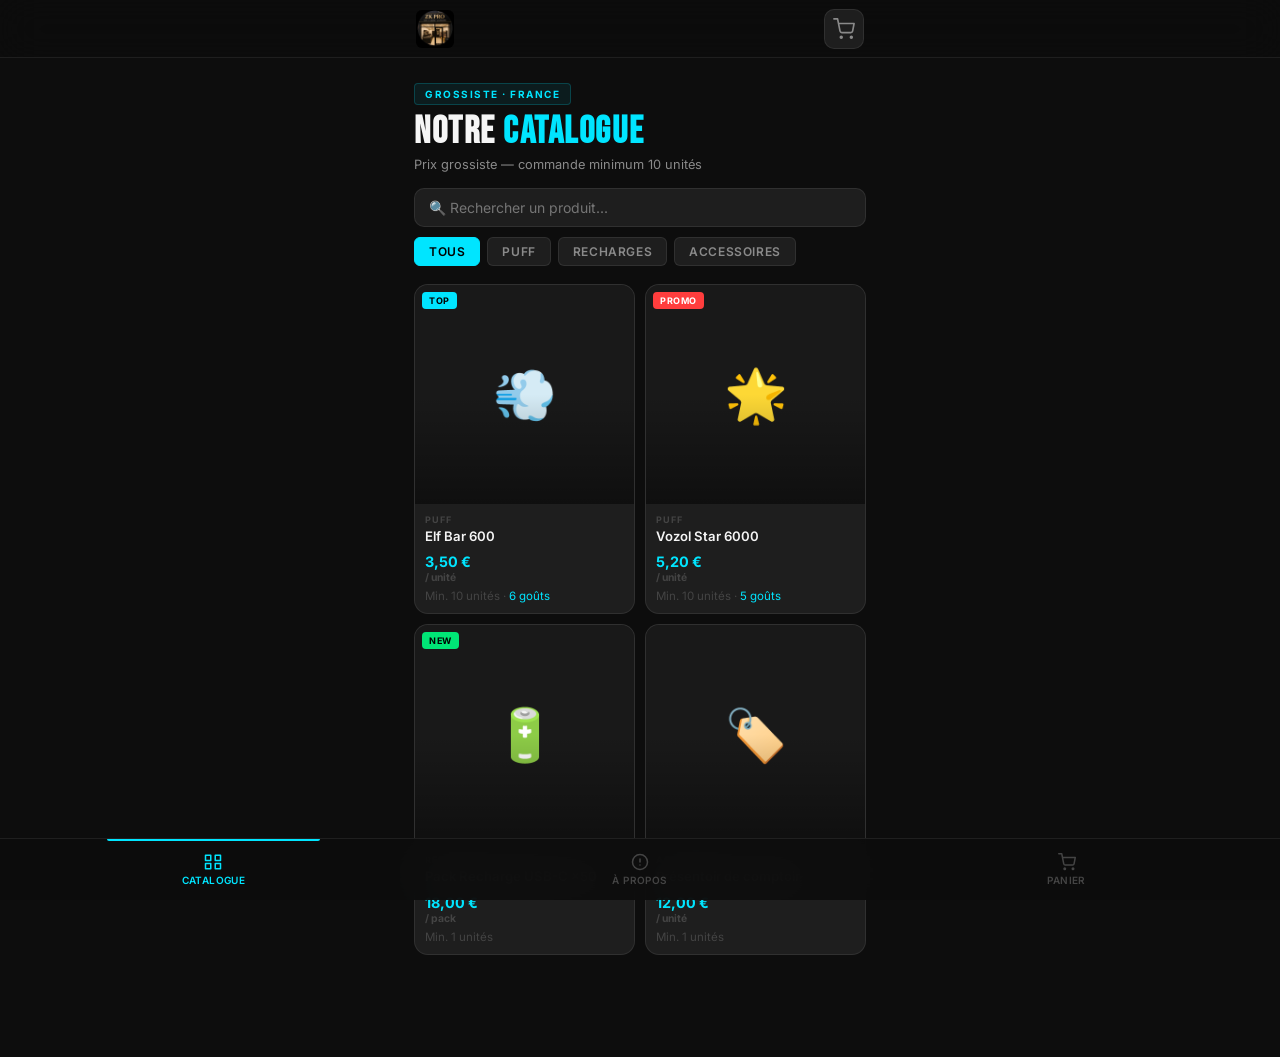
==== commit cb49d655: "Update index.html" ====
--- a/index.html
+++ b/index.html
@@ -57,7 +57,13 @@
         <p class="page-sub">Prix grossiste — commande minimum 10 unités</p>
       </div>
 
-      <div style="position:relative;margin-bottom:10px"><input id="searchInput" type="search" placeholder="🔍 Rechercher un produit..." oninput="searchProducts(this.value)" style="width:100%;background:var(--surface);border:1px solid var(--border);border-radius:10px;color:var(--text);font-size:14px;padding:10px 14px;outline:none;font-family:inherit;box-sizing:border-box" onfocus="this.style.borderColor='var(--accent)'" onblur="this.style.borderColor='var(--border)'"/></div>
+      <div style="position:relative;margin-bottom:10px">
+        <input id="searchInput" type="search" placeholder="🔍 Rechercher un produit..."
+          oninput="searchProducts(this.value)"
+          style="width:100%;background:var(--surface);border:1px solid var(--border);border-radius:10px;color:var(--text);font-size:14px;padding:10px 14px;outline:none;font-family:inherit;box-sizing:border-box"
+          onfocus="this.style.borderColor='var(--accent)'"
+          onblur="this.style.borderColor='var(--border)'"/>
+      </div>
       <div class="filter-bar" id="filterBar">
         <button class="filter-btn active" data-cat="tous" onclick="filterProducts('tous')">Tous</button>
         <button class="filter-btn" data-cat="puff" onclick="filterProducts('puff')">Puff</button>
@@ -106,9 +112,9 @@
           <svg width="20" height="20" viewBox="0 0 24 24" fill="currentColor"><path d="M17.472 14.382c-.297-.149-1.758-.867-2.03-.967-.273-.099-.471-.148-.67.15-.197.297-.767.966-.94 1.164-.173.199-.347.223-.644.075-.297-.15-1.255-.463-2.39-1.475-.883-.788-1.48-1.761-1.653-2.059-.173-.297-.018-.458.13-.606.134-.133.298-.347.446-.52.149-.174.198-.298.298-.497.099-.198.05-.371-.025-.52-.075-.149-.669-1.612-.916-2.207-.242-.579-.487-.5-.669-.51-.173-.008-.371-.01-.57-.01-.198 0-.52.074-.792.372-.272.297-1.04 1.016-1.04 2.479 0 1.462 1.065 2.875 1.213 3.074.149.198 2.096 3.2 5.077 4.487.709.306 1.262.489 1.694.625.712.227 1.36.195 1.871.118.571-.085 1.758-.719 2.006-1.413.248-.694.248-1.289.173-1.413-.074-.124-.272-.198-.57-.347m-5.421 7.403h-.004a9.87 9.87 0 0 1-5.031-1.378l-.361-.214-3.741.982.998-3.648-.235-.374a9.86 9.86 0 0 1-1.51-5.26c.001-5.45 4.436-9.884 9.888-9.884 2.64 0 5.122 1.03 6.988 2.898a9.825 9.825 0 0 1 2.893 6.994c-.003 5.45-4.437 9.884-9.885 9.884m8.413-18.297A11.815 11.815 0 0 0 12.05 0C5.495 0 .16 5.335.157 11.892c0 2.096.547 4.142 1.588 5.945L.057 24l6.305-1.654a11.882 11.882 0 0 0 5.683 1.448h.005c6.554 0 11.89-5.335 11.893-11.893a11.821 11.821 0 0 0-3.48-8.413z"/></svg>
           WhatsApp Pro
         </a>
-        <a class="contact-link" href="/cdn-cgi/l/email-protection#91f2feffe5f0f2e5d1ebfae1e3febff7e3">
-          <svg width="20" height="20" viewBox="0 0 24 24" fill="none" stroke="currentColor" stroke-width="2" stroke-linecap="round" stroke-linejoin="round"><path d="M4 4h16c1.1 0 2 .9 2 2v12c0 1.1-.9 2-2 2H4c-1.1 0-2-.9-2-2V6c0-1.1.9-2 2-2z"/><polyline points="22,6 12,13 2,6"/></svg>
-          <span class="__cf_email__" data-cfemail="05666a6b71646671457f6e75776a2b6377">[email&#160;protected]</span>
+        <a class="contact-link" href="/cdn-cgi/l/email-protection#2a4945445e4b495e6a50415a5845044c58">
+          <svg width="20"none" stroke="currentColor" stroke-width="2" stroke-linecap="round" stroke-linejoin="round"><path d="M4 4h16c1.1 0 2 .9 2 2v12c0 1.1-.9 2-2 2H4c-1.1 0-2-.9-2-2V6c0-1.1.9-2 2-2z"/><polyline points="22,6 12,13 2,6"/></svg>
+          contact@zkpro.fr
         </a>
       </div>
     </section>
@@ -130,4 +136,11 @@
   <!-- ░░ PRODUCT MODAL ░░ -->
   <div class="modal-overlay" id="modalOverlay" onclick="closeModal()">
     <div class="modal" id="modal" onclick="event.stopPropagation()">
-      <button class="modal-close" onclick="clos
+      <button class="modal-close" onclick="closeModal()">✕</button>
+      <div id="modalBody"></div>
+    </div>
+  </div>
+
+  <script src="script.js"></script>
+</body>
+</html>
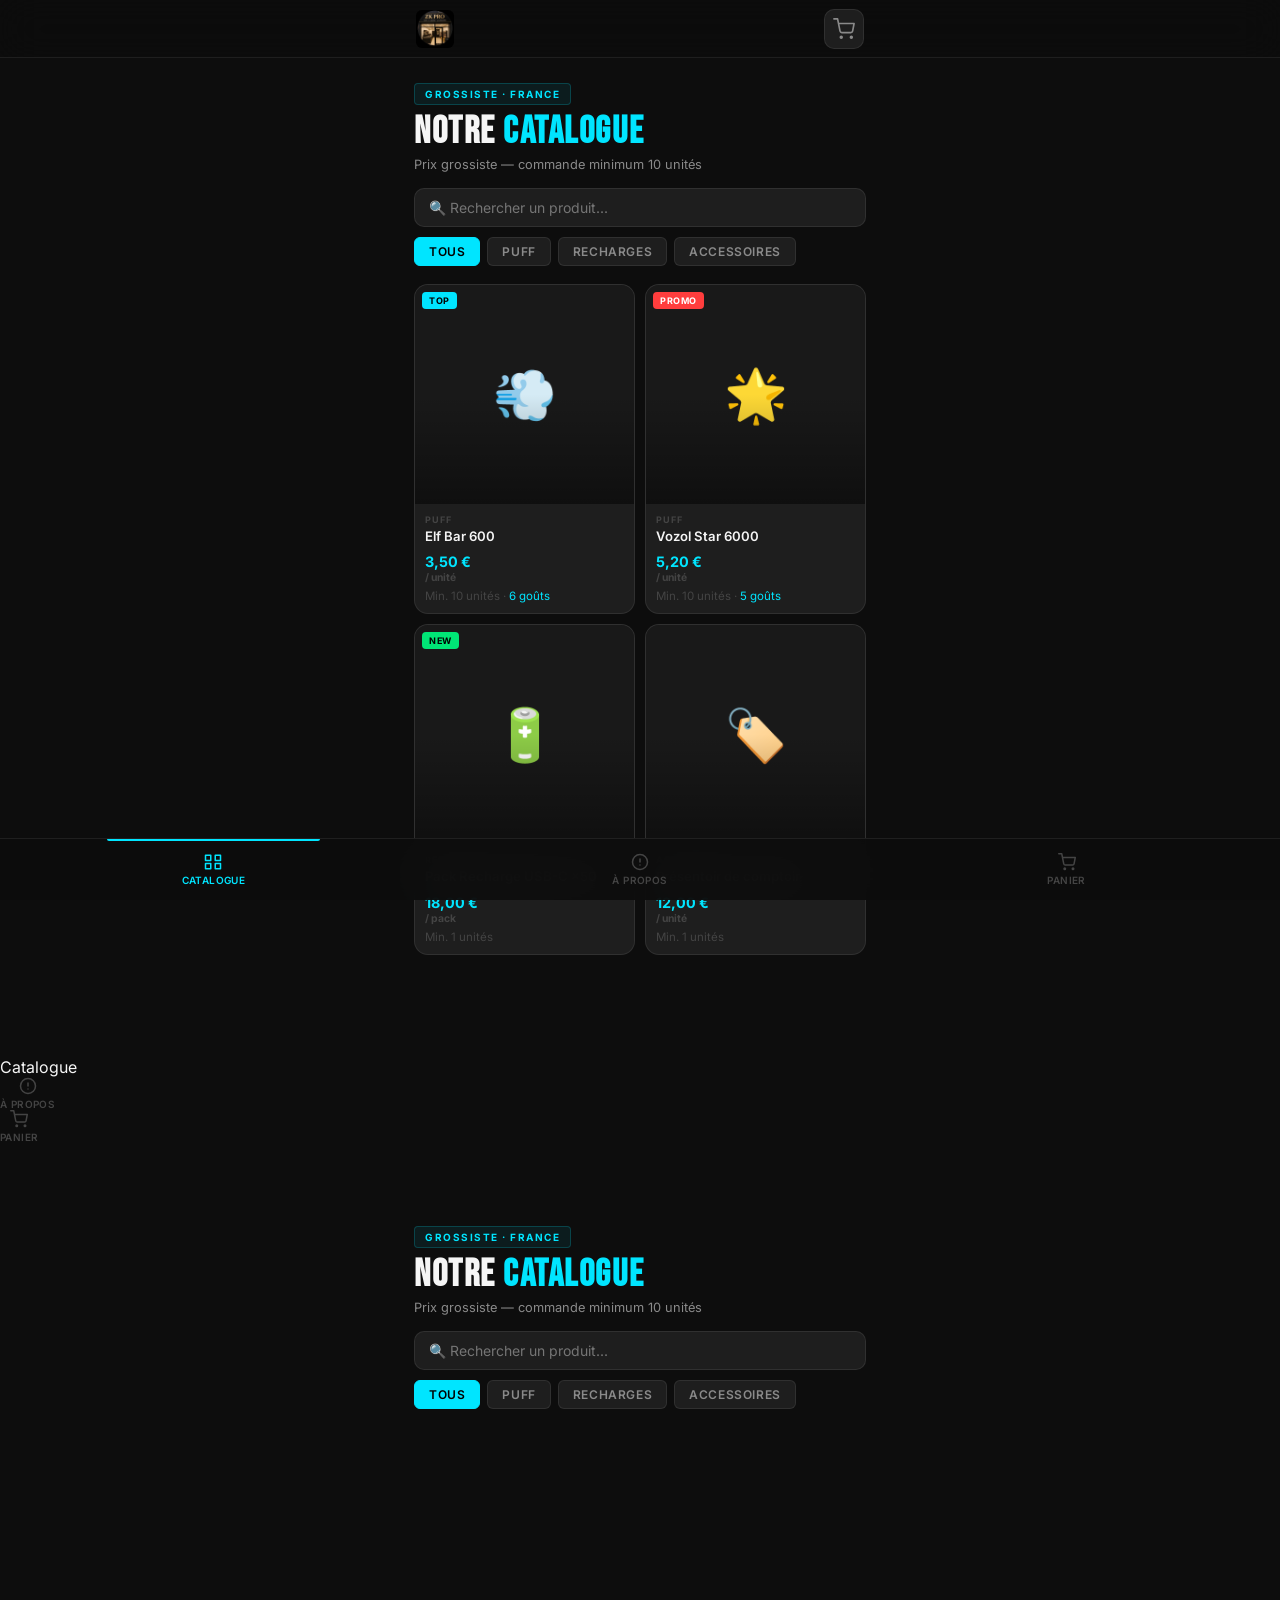
==== commit 76d048d6: "Update index.html" ====
--- a/index.html
+++ b/index.html
@@ -57,13 +57,7 @@
         <p class="page-sub">Prix grossiste — commande minimum 10 unités</p>
       </div>
 
-      <div style="position:relative;margin-bottom:10px">
-        <input id="searchInput" type="search" placeholder="🔍 Rechercher un produit..."
-          oninput="searchProducts(this.value)"
-          style="width:100%;background:var(--surface);border:1px solid var(--border);border-radius:10px;color:var(--text);font-size:14px;padding:10px 14px;outline:none;font-family:inherit;box-sizing:border-box"
-          onfocus="this.style.borderColor='var(--accent)'"
-          onblur="this.style.borderColor='var(--border)'"/>
-      </div>
+      <div style="position:relative;margin-bottom:10px"><input id="searchInput" type="search" placeholder="🔍 Rechercher un produit..." oninput="searchProducts(this.value)" style="width:100%;background:var(--surface);border:1px solid var(--border);border-radius:10px;color:var(--text);font-size:14px;padding:10px 14px;outline:none;font-family:inherit;box-sizing:border-box" onfocus="this.style.borderColor='var(--accent)'" onblur="this.style.borderColor='var(--border)'"/></div>
       <div class="filter-bar" id="filterBar">
         <button class="filter-btn active" data-cat="tous" onclick="filterProducts('tous')">Tous</button>
         <button class="filter-btn" data-cat="puff" onclick="filterProducts('puff')">Puff</button>
@@ -104,17 +98,37 @@
 
       <div class="info-contact">
         <h2>Nous contacter</h2>
-        <a class="contact-link" href="https://t.me/zkpro_grossiste">
-          <svg width="20" height="20" viewBox="0 0 24 24" fill="currentColor"><path d="M11.944 0A12 12 0 0 0 0 12a12 12 0 0 0 12 12 12 12 0 0 0 12-12A12 12 0 0 0 12 0a12 12 0 0 0-.056 0zm4.962 7.224c.1-.002.321.023.465.14a.506.506 0 0 1 .171.325c.016.093.036.306.02.472-.18 1.898-.962 6.502-1.36 8.627-.168.9-.499 1.201-.82 1.23-.696.065-1.225-.46-1.9-.902-1.056-.693-1.653-1.124-2.678-1.8-1.185-.78-.417-1.21.258-1.91.177-.184 3.247-2.977 3.307-3.23.007-.032.014-.15-.056-.212s-.174-.041-.249-.024c-.106.024-1.793 1.14-5.061 3.345-.48.33-.913.49-1.302.48-.428-.008-1.252-.241-1.865-.44-.752-.245-1.349-.374-1.297-.789.027-.216.325-.437.893-.663 3.498-1.524 5.83-2.529 6.998-3.014 3.332-1.386 4.025-1.627 4.476-1.635z"/></svg>
-          @zkpro_grossiste
-        </a>
-        <a class="contact-link" href="https://wa.me/33600000000">
+        <a class="contact-link" href="https://wa.me/33602885571" target="_blank">
           <svg width="20" height="20" viewBox="0 0 24 24" fill="currentColor"><path d="M17.472 14.382c-.297-.149-1.758-.867-2.03-.967-.273-.099-.471-.148-.67.15-.197.297-.767.966-.94 1.164-.173.199-.347.223-.644.075-.297-.15-1.255-.463-2.39-1.475-.883-.788-1.48-1.761-1.653-2.059-.173-.297-.018-.458.13-.606.134-.133.298-.347.446-.52.149-.174.198-.298.298-.497.099-.198.05-.371-.025-.52-.075-.149-.669-1.612-.916-2.207-.242-.579-.487-.5-.669-.51-.173-.008-.371-.01-.57-.01-.198 0-.52.074-.792.372-.272.297-1.04 1.016-1.04 2.479 0 1.462 1.065 2.875 1.213 3.074.149.198 2.096 3.2 5.077 4.487.709.306 1.262.489 1.694.625.712.227 1.36.195 1.871.118.571-.085 1.758-.719 2.006-1.413.248-.694.248-1.289.173-1.413-.074-.124-.272-.198-.57-.347m-5.421 7.403h-.004a9.87 9.87 0 0 1-5.031-1.378l-.361-.214-3.741.982.998-3.648-.235-.374a9.86 9.86 0 0 1-1.51-5.26c.001-5.45 4.436-9.884 9.888-9.884 2.64 0 5.122 1.03 6.988 2.898a9.825 9.825 0 0 1 2.893 6.994c-.003 5.45-4.437 9.884-9.885 9.884m8.413-18.297A11.815 11.815 0 0 0 12.05 0C5.495 0 .16 5.335.157 11.892c0 2.096.547 4.142 1.588 5.945L.057 24l6.305-1.654a11.882 11.882 0 0 0 5.683 1.448h.005c6.554 0 11.89-5.335 11.893-11.893a11.821 11.821 0 0 0-3.48-8.413z"/></svg>
-          WhatsApp Pro
-        </a>
-        <a class="contact-link" href="/cdn-cgi/l/email-protection#2a4945445e4b495e6a50415a5845044c58">
-          <svg width="20"none" stroke="currentColor" stroke-width="2" stroke-linecap="round" stroke-linejoin="round"><path d="M4 4h16c1.1 0 2 .9 2 2v12c0 1.1-.9 2-2 2H4c-1.1 0-2-.9-2-2V6c0-1.1.9-2 2-2z"/><polyline points="22,6 12,13 2,6"/></svg>
-          contact@zkpro.fr
+          <div><span style="display:block;font-weight:700;font-size:.85rem">WhatsApp</span><span style="display:block;font-size:.74rem;opacity:.7">06 02 88 55 71</span></div>
+        </a>
+        <a class="contact-link" href="https://wa.me/33602885571" target="_blank">
+          <svg width="20" height="20" viewBox="0 0 24 24" fill="currentColor"><path d="M17.472 14.382c-.297-.149-1.758-.867-2.03-.967-.273-.099-.471-.148-.67.15-.197.297-.767.966-.94 1.164-.173.199-.347.223-.644.075-.297-.15-1.255-.463-2.39-1.475-.883-.788-1.48-1.761-1.653-2.059-.173-.297-.018-.458.13-.606.134-.133.298-.347.446-.52.149-.174.198-.298.298-.497.099-.198.05-.371-.025-.52-.075-.149-.669-1.612-.916-2.207-.242-.579-.487-.5-.669-.51-.173-.008-.371-.01-.57-.01-.198 0-.52.074-.792.372-.272.297-1.04 1.016-1.04 2.479 0 1.462 1.065 2.875 1.213 3.074.149.198 2.096 3.2 5.077 4.487.709.306 1.262.489 1.694.625.712.227 1.36.195 1.871.118.571-.085 1.758-.719 2.006-1.413.248-.694.248-1.289.173-1.413-.074-.124-.272-.198-.57-.347m-5.421 7.403h-.004a9.87 9.87 0 0 1-5.031-1.378l-.361-.214-3.741.982.998-3.648-.235-.374a9.86 9.86 0 0 1-1.51-5.26c.001-5.45 4.436-9.884 9.888-9.884 2.64 0 5.122 1.03 6.988 2.898a9.825 9.825 0 0 1 2.893 6.994c-.003 5.45-4.437 9.884-9.885 9.884m8.413-18.297A11.815 11.815 0 0 0 12.05 0C5.495 0 .16 5.335.157 11.892c0 2.096.547 4.142 1.588 5.945L.057 24l6.305-1.654a11.882 11.882 0 0 0 5.683 1.448h.005c6.554 0 11.89-5.335 11.893-11.893a11.821 11.821 0 0 0-3.48-8.413z"/></svg>
+          <div><span style="display:block;font-weight:700;font-size:.85rem">WhatsApp</span><span style="display:block;font-size:.74rem;opacity:.7">06 02 88 55 71</span></div>
+        </a>
+        <a class="contact-link" href="https://t.me/zkpro0" target="_blank">
+          <svg width="20" height="20" viewBox="0 0 24 24" fill="currentColor"><path d="M11.944 0A12 12 0 0 0 0 12a12 12 0 0 0 12 12 12 12 0 0 0 12-12A12 12 0 0 0 12 0a12 12 0 0 0-.056 0zm4.962 7.224c.1-.002.321.023.465.14a.506.506 0 0 1 .171.325c.016.093.036.306.02.472-.18 1.898-.962 6.502-1.36 8.627-.168.9-.499 1.201-.82 1.23-.696.065-1.225-.46-1.9-.902-1.056-.693-1.653-1.124-2.678-1.8-1.185-.78-.417-1.21.258-1.91.177-.184 3.247-2.977 3.307-3.23.007-.032.014-.15-.056-.212s-.174-.041-.249-.024c-.106.024-1.793 1.14-5.061 3.345-.48.33-.913.49-1.302.48-.428-.008-1.252-.241-1.865-.44-.752-.245-1.349-.374-1.297-.789.027-.216.325-.437.893-.663 3.498-1.524 5.83-2.529 6.998-3.014 3.332-1.386 4.025-1.627 4.476-1.635z"/></svg>
+          <div><span style="display:block;font-weight:700;font-size:.85rem">Canal Telegram</span><span style="display:block;font-size:.74rem;opacity:.7">@zkpro0</span></div>
+        </a>
+        <a class="contact-link" href="https://t.me/zkpro1" target="_blank">
+          <svg width="20" height="20" viewBox="0 0 24 24" fill="currentColor"><path d="M11.944 0A12 12 0 0 0 0 12a12 12 0 0 0 12 12 12 12 0 0 0 12-12A12 12 0 0 0 12 0a12 12 0 0 0-.056 0zm4.962 7.224c.1-.002.321.023.465.14a.506.506 0 0 1 .171.325c.016.093.036.306.02.472-.18 1.898-.962 6.502-1.36 8.627-.168.9-.499 1.201-.82 1.23-.696.065-1.225-.46-1.9-.902-1.056-.693-1.653-1.124-2.678-1.8-1.185-.78-.417-1.21.258-1.91.177-.184 3.247-2.977 3.307-3.23.007-.032.014-.15-.056-.212s-.174-.041-.249-.024c-.106.024-1.793 1.14-5.061 3.345-.48.33-.913.49-1.302.48-.428-.008-1.252-.241-1.865-.44-.752-.245-1.349-.374-1.297-.789.027-.216.325-.437.893-.663 3.498-1.524 5.83-2.529 6.998-3.014 3.332-1.386 4.025-1.627 4.476-1.635z"/></svg>
+          <div><span style="display:block;font-weight:700;font-size:.85rem">Canal Secours</span><span style="display:block;font-size:.74rem;opacity:.7">@zkpro1</span></div>
+        </a>
+        <a class="contact-link" href="https://www.tiktok.com/@zkprooo?is_from_webapp=1&amp;sender_device=pc" target="_blank">
+          <svg width="20" height="20" viewBox="0 0 24 24" fill="currentColor"><path d="M19.59 6.69a4.83 4.83 0 0 1-3.77-4.25V2h-3.45v13.67a2.89 2.89 0 0 1-2.88 2.5 2.89 2.89 0 0 1-2.89-2.89 2.89 2.89 0 0 1 2.89-2.89c.28 0 .54.04.79.1V9.01a6.31 6.31 0 0 0-.79-.05 6.34 6.34 0 0 0-6.34 6.34 6.34 6.34 0 0 0 6.34 6.34 6.34 6.34 0 0 0 6.33-6.34V8.69a8.18 8.18 0 0 0 4.78 1.52V6.76a4.85 4.85 0 0 1-1.01-.07z"/></svg>
+          <div><span style="display:block;font-weight:700;font-size:.85rem">TikTok</span><span style="display:block;font-size:.74rem;opacity:.7">@zkprooo</span></div>
+        </a>
+        <a class="contact-link" href="https://www.tiktok.com/@zk.proo?is_from_webapp=1&amp;sender_device=pc" target="_blank">
+          <svg width="20" height="20" viewBox="0 0 24 24" fill="currentColor"><path d="M19.59 6.69a4.83 4.83 0 0 1-3.77-4.25V2h-3.45v13.67a2.89 2.89 0 0 1-2.88 2.5 2.89 2.89 0 0 1-2.89-2.89 2.89 2.89 0 0 1 2.89-2.89c.28 0 .54.04.79.1V9.01a6.31 6.31 0 0 0-.79-.05 6.34 6.34 0 0 0-6.34 6.34 6.34 6.34 0 0 0 6.34 6.34 6.34 6.34 0 0 0 6.33-6.34V8.69a8.18 8.18 0 0 0 4.78 1.52V6.76a4.85 4.85 0 0 1-1.01-.07z"/></svg>
+          <div><span style="display:block;font-weight:700;font-size:.85rem">TikTok 2</span><span style="display:block;font-size:.74rem;opacity:.7">@zk.proo</span></div>
+        </a>
+        <a class="contact-link" href="https://www.instagram.com/zkpro_grossistepuff0/reels/" target="_blank">
+          <svg width="20" height="20" viewBox="0 0 24 24" fill="none" stroke="currentColor" stroke-width="2" stroke-linecap="round" stroke-linejoin="round"><rect x="2" y="2" width="20" height="20" rx="5" ry="5"/><path d="M16 11.37A4 4 0 1 1 12.63 8 4 4 0 0 1 16 11.37z"/><line x1="17.5" y1="6.5" x2="17.51" y2="6.5"/></svg>
+          <div><span style="display:block;font-weight:700;font-size:.85rem">Instagram</span><span style="display:block;font-size:.74rem;opacity:.7">@zkpro_grossistepuff0</span></div>
+        </a>
+        <a class="contact-link" href="https://www.facebook.com/groups/484450197331351/" target="_blank">
+          <svg width="20" height="20" viewBox="0 0 24 24" fill="currentColor"><path d="M24 12.073c0-6.627-5.373-12-12-12s-12 5.373-12 12c0 5.99 4.388 10.954 10.125 11.854v-8.385H7.078v-3.47h3.047V9.43c0-3.007 1.792-4.669 4.533-4.669 1.312 0 2.686.235 2.686.235v2.953H15.83c-1.491 0-1.956.925-1.956 1.874v2.25h3.328l-.532 3.47h-2.796v8.385C19.612 23.027 24 18.062 24 12.073z"/></svg>
+          <div><span style="display:block;font-weight:700;font-size:.85rem">Facebook</span><span style="display:block;font-size:.74rem;opacity:.7">Groupe ZK PRO</span></div>
         </a>
       </div>
     </section>
@@ -136,11 +150,126 @@
   <!-- ░░ PRODUCT MODAL ░░ -->
   <div class="modal-overlay" id="modalOverlay" onclick="closeModal()">
     <div class="modal" id="modal" onclick="event.stopPropagation()">
-      <button class="modal-close" onclick="closeModal()">✕</button>
+            <button class="modal-close" onclick="closeModal()">✕</button>
       <div id="modalBody"></div>
     </div>
   </div>
 
   <script src="script.js"></script>
 </body>
+</html>      <span>Catalogue</span>
+    </button>
+    <button class="tab" data-tab="info" onclick="switchTab('info')">
+      <svg width="18" height="18" viewBox="0 0 24 24" fill="none" stroke="currentColor" stroke-width="2" stroke-linecap="round" stroke-linejoin="round"><circle cx="12" cy="12" r="10"/><path d="M12 8v4M12 16h.01"/></svg>
+      <span>À propos</span>
+    </button>
+    <button class="tab" data-tab="panier" onclick="switchTab('panier')">
+      <svg width="18" height="18" viewBox="0 0 24 24" fill="none" stroke="currentColor" stroke-width="2" stroke-linecap="round" stroke-linejoin="round"><circle cx="9" cy="21" r="1"/><circle cx="20" cy="21" r="1"/><path d="M1 1h4l2.68 13.39a2 2 0 0 0 2 1.61h9.72a2 2 0 0 0 2-1.61L23 6H6"/></svg>
+      <span>Panier</span>
+    </button>
+  </nav>
+
+  <!-- ░░ MAIN CONTENT ░░ -->
+  <main class="main" id="main">
+
+    <!-- ════ PAGE PRODUITS ════ -->
+    <section class="page active" id="page-produits">
+      <div class="page-hero">
+        <div class="hero-tag">GROSSISTE · FRANCE</div>
+        <h1 class="page-title">Notre <em>Catalogue</em></h1>
+        <p class="page-sub">Prix grossiste — commande minimum 10 unités</p>
+      </div>
+
+      <div style="position:relative;margin-bottom:10px"><input id="searchInput" type="search" placeholder="🔍 Rechercher un produit..." oninput="searchProducts(this.value)" style="width:100%;background:var(--surface);border:1px solid var(--border);border-radius:10px;color:var(--text);font-size:14px;padding:10px 14px;outline:none;font-family:inherit;box-sizing:border-box" onfocus="this.style.borderColor='var(--accent)'" onblur="this.style.borderColor='var(--border)'"/></div>
+      <div class="filter-bar" id="filterBar">
+        <button class="filter-btn active" data-cat="tous" onclick="filterProducts('tous')">Tous</button>
+        <button class="filter-btn" data-cat="puff" onclick="filterProducts('puff')">Puff</button>
+        <button class="filter-btn" data-cat="recharge" onclick="filterProducts('recharge')">Recharges</button>
+        <button class="filter-btn" data-cat="accessoire" onclick="filterProducts('accessoire')">Accessoires</button>
+      </div>
+
+      <div class="product-grid" id="productGrid">
+        <!-- injected by JS -->
+      </div>
+    </section>
+
+    <!-- ════ PAGE INFO ════ -->
+    <section class="page" id="page-info">
+      <div class="page-hero">
+        <div class="hero-tag">QUI SOMMES-NOUS</div>
+        <h1 class="page-title">ZK <em>PRO</em></h1>
+        <p class="page-sub">Votre partenaire grossiste puff en France</p>
+      </div>
+
+      <div class="info-cards">
+        <div class="info-card"><div class="info-card-icon">🚚</div><h3>Livraison express</h3><p>Expédition sous 24h. Colissimo, DPD ou retrait sur place disponible.</p></div>
+        <div class="info-card"><div class="info-card-icon">📦</div><h3>Prix grossiste</h3><p>Tarifs dégressifs à partir de 10 unités. Meilleur prix garanti.</p></div>
+        <div class="info-card"><div class="info-card-icon">✅</div><h3>Produits certifiés</h3><p>Tous nos produits sont conformes aux normes européennes en vigueur.</p></div>
+        <div class="info-card"><div class="info-card-icon">🔒</div><h3>Paiement sécurisé</h3><p>CB, virement, crypto acceptés. Facturation professionnelle fournie.</p></div>
+      </div>
+
+      <div class="info-about">
+        <h2>ZK PRO — Grossiste Puff</h2>
+        <p>ZK PRO est un distributeur grossiste spécialisé dans les puffs et cigarettes électroniques jetables. Nous fournissons tabacs, bureaux de tabac, épiceries et boutiques vape à travers toute la France.</p>
+        <p>Notre catalogue propose les meilleures marques du marché : Elf Bar, Vozol, Lost Mary, Tornado, et bien plus. Réapprovisionnez votre stock en quelques clics directement depuis Telegram.</p>
+        <div class="info-stats">
+          <div class="stat"><span class="stat-num">500+</span><span class="stat-lbl">Revendeurs</span></div>
+          <div class="stat"><span class="stat-num">50+</span><span class="stat-lbl">Références</span></div>
+          <div class="stat"><span class="stat-num">48h</span><span class="stat-lbl">Livraison</span></div>
+        </div>
+      </div>
+
+      <div class="info-contact">
+        <h2>Nous contacter</h2>
+        <a class="contact-link" href="https://t.me/zkpro0" target="_blank">
+          <svg width="20" height="20" viewBox="0 0 24 24" fill="currentColor"><path d="M11.944 0A12 12 0 0 0 0 12a12 12 0 0 0 12 12 12 12 0 0 0 12-12A12 12 0 0 0 12 0a12 12 0 0 0-.056 0zm4.962 7.224c.1-.002.321.023.465.14a.506.506 0 0 1 .171.325c.016.093.036.306.02.472-.18 1.898-.962 6.502-1.36 8.627-.168.9-.499 1.201-.82 1.23-.696.065-1.225-.46-1.9-.902-1.056-.693-1.653-1.124-2.678-1.8-1.185-.78-.417-1.21.258-1.91.177-.184 3.247-2.977 3.307-3.23.007-.032.014-.15-.056-.212s-.174-.041-.249-.024c-.106.024-1.793 1.14-5.061 3.345-.48.33-.913.49-1.302.48-.428-.008-1.252-.241-1.865-.44-.752-.245-1.349-.374-1.297-.789.027-.216.325-.437.893-.663 3.498-1.524 5.83-2.529 6.998-3.014 3.332-1.386 4.025-1.627 4.476-1.635z"/></svg>
+          <div><span style="display:block;font-weight:700;font-size:.85rem">Canal Telegram</span><span style="display:block;font-size:.74rem;opacity:.7">@zkpro0</span></div>
+        </a>
+        <a class="contact-link" href="https://t.me/zkpro1" target="_blank">
+          <svg width="20" height="20" viewBox="0 0 24 24" fill="currentColor"><path d="M11.944 0A12 12 0 0 0 0 12a12 12 0 0 0 12 12 12 12 0 0 0 12-12A12 12 0 0 0 12 0a12 12 0 0 0-.056 0zm4.962 7.224c.1-.002.321.023.465.14a.506.506 0 0 1 .171.325c.016.093.036.306.02.472-.18 1.898-.962 6.502-1.36 8.627-.168.9-.499 1.201-.82 1.23-.696.065-1.225-.46-1.9-.902-1.056-.693-1.653-1.124-2.678-1.8-1.185-.78-.417-1.21.258-1.91.177-.184 3.247-2.977 3.307-3.23.007-.032.014-.15-.056-.212s-.174-.041-.249-.024c-.106.024-1.793 1.14-5.061 3.345-.48.33-.913.49-1.302.48-.428-.008-1.252-.241-1.865-.44-.752-.245-1.349-.374-1.297-.789.027-.216.325-.437.893-.663 3.498-1.524 5.83-2.529 6.998-3.014 3.332-1.386 4.025-1.627 4.476-1.635z"/></svg>
+          <div><span style="display:block;font-weight:700;font-size:.85rem">Canal Secours</span><span style="display:block;font-size:.74rem;opacity:.7">@zkpro1</span></div>
+        </a>
+        <a class="contact-link" href="https://www.tiktok.com/@zkprooo?is_from_webapp=1&amp;sender_device=pc" target="_blank">
+          <svg width="20" height="20" viewBox="0 0 24 24" fill="currentColor"><path d="M19.59 6.69a4.83 4.83 0 0 1-3.77-4.25V2h-3.45v13.67a2.89 2.89 0 0 1-2.88 2.5 2.89 2.89 0 0 1-2.89-2.89 2.89 2.89 0 0 1 2.89-2.89c.28 0 .54.04.79.1V9.01a6.31 6.31 0 0 0-.79-.05 6.34 6.34 0 0 0-6.34 6.34 6.34 6.34 0 0 0 6.34 6.34 6.34 6.34 0 0 0 6.33-6.34V8.69a8.18 8.18 0 0 0 4.78 1.52V6.76a4.85 4.85 0 0 1-1.01-.07z"/></svg>
+          <div><span style="display:block;font-weight:700;font-size:.85rem">TikTok</span><span style="display:block;font-size:.74rem;opacity:.7">@zkprooo</span></div>
+        </a>
+        <a class="contact-link" href="https://www.tiktok.com/@zk.proo?is_from_webapp=1&amp;sender_device=pc" target="_blank">
+          <svg width="20" height="20" viewBox="0 0 24 24" fill="currentColor"><path d="M19.59 6.69a4.83 4.83 0 0 1-3.77-4.25V2h-3.45v13.67a2.89 2.89 0 0 1-2.88 2.5 2.89 2.89 0 0 1-2.89-2.89 2.89 2.89 0 0 1 2.89-2.89c.28 0 .54.04.79.1V9.01a6.31 6.31 0 0 0-.79-.05 6.34 6.34 0 0 0-6.34 6.34 6.34 6.34 0 0 0 6.34 6.34 6.34 6.34 0 0 0 6.33-6.34V8.69a8.18 8.18 0 0 0 4.78 1.52V6.76a4.85 4.85 0 0 1-1.01-.07z"/></svg>
+          <div><span style="display:block;font-weight:700;font-size:.85rem">TikTok 2</span><span style="display:block;font-size:.74rem;opacity:.7">@zk.proo</span></div>
+        </a>
+        <a class="contact-link" href="https://www.instagram.com/zkpro_grossistepuff0/reels/" target="_blank">
+          <svg width="20" height="20" viewBox="0 0 24 24" fill="none" stroke="currentColor" stroke-width="2" stroke-linecap="round" stroke-linejoin="round"><rect x="2" y="2" width="20" height="20" rx="5" ry="5"/><path d="M16 11.37A4 4 0 1 1 12.63 8 4 4 0 0 1 16 11.37z"/><line x1="17.5" y1="6.5" x2="17.51" y2="6.5"/></svg>
+          <div><span style="display:block;font-weight:700;font-size:.85rem">Instagram</span><span style="display:block;font-size:.74rem;opacity:.7">@zkpro_grossistepuff0</span></div>
+        </a>
+        <a class="contact-link" href="https://www.facebook.com/groups/484450197331351/" target="_blank">
+          <svg width="20" height="20" viewBox="0 0 24 24" fill="currentColor"><path d="M24 12.073c0-6.627-5.373-12-12-12s-12 5.373-12 12c0 5.99 4.388 10.954 10.125 11.854v-8.385H7.078v-3.47h3.047V9.43c0-3.007 1.792-4.669 4.533-4.669 1.312 0 2.686.235 2.686.235v2.953H15.83c-1.491 0-1.956.925-1.956 1.874v2.25h3.328l-.532 3.47h-2.796v8.385C19.612 23.027 24 18.062 24 12.073z"/></svg>
+          <div><span style="display:block;font-weight:700;font-size:.85rem">Facebook</span><span style="display:block;font-size:.74rem;opacity:.7">Groupe ZK PRO</span></div>
+        </a>
+      </div>
+    </section>
+
+    <!-- ════ PAGE PANIER ════ -->
+    <section class="page" id="page-panier">
+      <div class="page-hero">
+        <div class="hero-tag">COMMANDE GROSSISTE</div>
+        <h1 class="page-title">Mon <em>Panier</em></h1>
+      </div>
+      <div id="cartContent"></div>
+    </section>
+
+  </main>
+
+  <!-- ░░ TOAST ░░ -->
+  <div class="toast" id="toast"></div>
+
+  <!-- ░░ PRODUCT MODAL ░░ -->
+  <div class="modal-overlay" id="modalOverlay" onclick="closeModal()">
+    <div class="modal" id="modal" onclick="event.stopPropagation()">
+            <button class="modal-close" onclick="closeModal()">✕</button>
+      <div id="modalBody"></div>
+    </div>
+  </div>
+
+  <script src="script.js"></script>
+</body>
 </html>
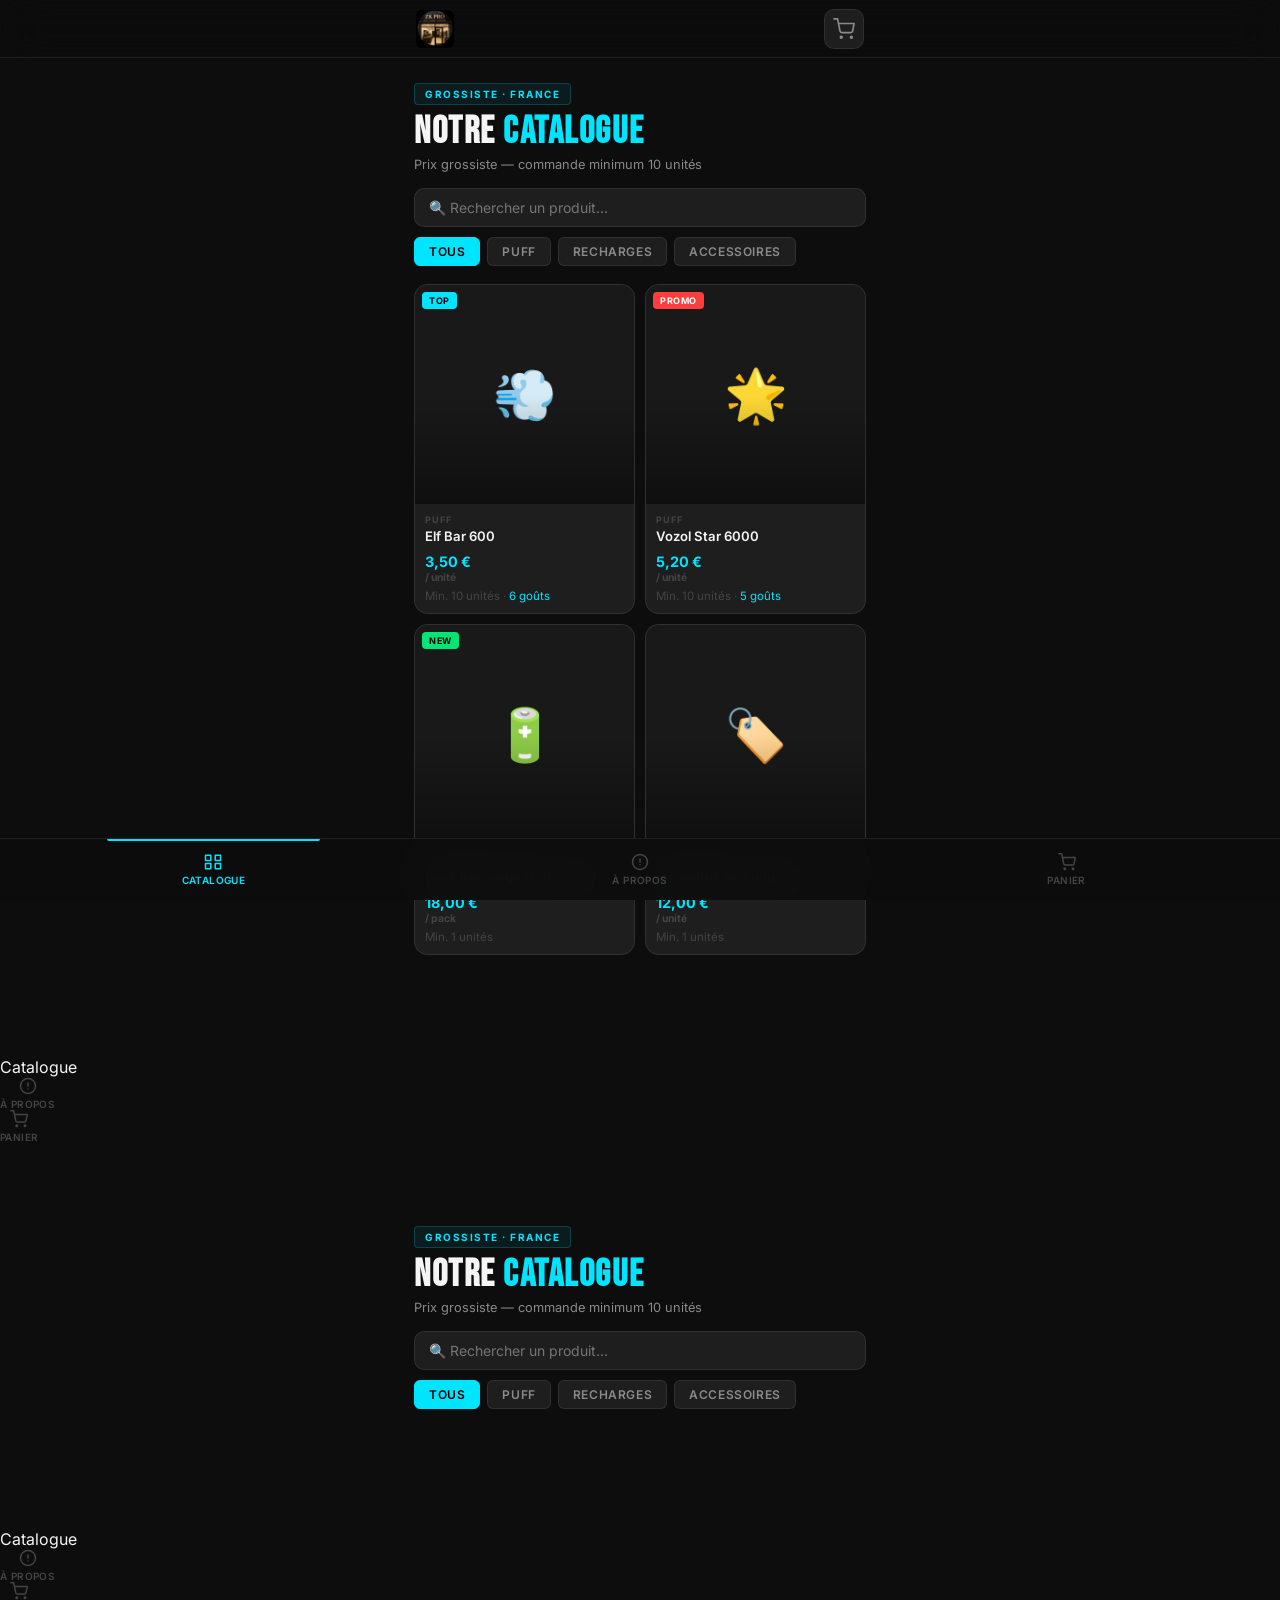
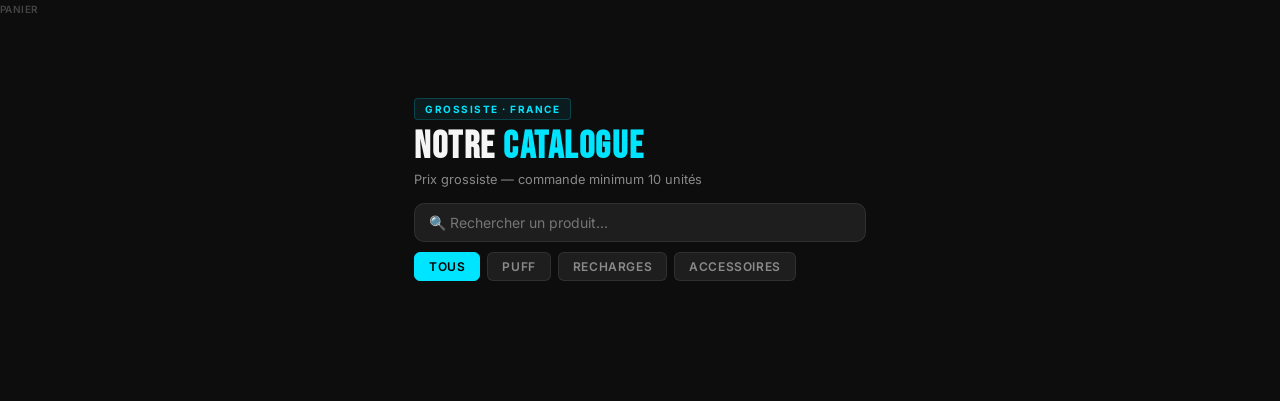
==== commit b4fe2181: "Update index.html" ====
--- a/index.html
+++ b/index.html
@@ -102,10 +102,6 @@
           <svg width="20" height="20" viewBox="0 0 24 24" fill="currentColor"><path d="M17.472 14.382c-.297-.149-1.758-.867-2.03-.967-.273-.099-.471-.148-.67.15-.197.297-.767.966-.94 1.164-.173.199-.347.223-.644.075-.297-.15-1.255-.463-2.39-1.475-.883-.788-1.48-1.761-1.653-2.059-.173-.297-.018-.458.13-.606.134-.133.298-.347.446-.52.149-.174.198-.298.298-.497.099-.198.05-.371-.025-.52-.075-.149-.669-1.612-.916-2.207-.242-.579-.487-.5-.669-.51-.173-.008-.371-.01-.57-.01-.198 0-.52.074-.792.372-.272.297-1.04 1.016-1.04 2.479 0 1.462 1.065 2.875 1.213 3.074.149.198 2.096 3.2 5.077 4.487.709.306 1.262.489 1.694.625.712.227 1.36.195 1.871.118.571-.085 1.758-.719 2.006-1.413.248-.694.248-1.289.173-1.413-.074-.124-.272-.198-.57-.347m-5.421 7.403h-.004a9.87 9.87 0 0 1-5.031-1.378l-.361-.214-3.741.982.998-3.648-.235-.374a9.86 9.86 0 0 1-1.51-5.26c.001-5.45 4.436-9.884 9.888-9.884 2.64 0 5.122 1.03 6.988 2.898a9.825 9.825 0 0 1 2.893 6.994c-.003 5.45-4.437 9.884-9.885 9.884m8.413-18.297A11.815 11.815 0 0 0 12.05 0C5.495 0 .16 5.335.157 11.892c0 2.096.547 4.142 1.588 5.945L.057 24l6.305-1.654a11.882 11.882 0 0 0 5.683 1.448h.005c6.554 0 11.89-5.335 11.893-11.893a11.821 11.821 0 0 0-3.48-8.413z"/></svg>
           <div><span style="display:block;font-weight:700;font-size:.85rem">WhatsApp</span><span style="display:block;font-size:.74rem;opacity:.7">06 02 88 55 71</span></div>
         </a>
-        <a class="contact-link" href="https://wa.me/33602885571" target="_blank">
-          <svg width="20" height="20" viewBox="0 0 24 24" fill="currentColor"><path d="M17.472 14.382c-.297-.149-1.758-.867-2.03-.967-.273-.099-.471-.148-.67.15-.197.297-.767.966-.94 1.164-.173.199-.347.223-.644.075-.297-.15-1.255-.463-2.39-1.475-.883-.788-1.48-1.761-1.653-2.059-.173-.297-.018-.458.13-.606.134-.133.298-.347.446-.52.149-.174.198-.298.298-.497.099-.198.05-.371-.025-.52-.075-.149-.669-1.612-.916-2.207-.242-.579-.487-.5-.669-.51-.173-.008-.371-.01-.57-.01-.198 0-.52.074-.792.372-.272.297-1.04 1.016-1.04 2.479 0 1.462 1.065 2.875 1.213 3.074.149.198 2.096 3.2 5.077 4.487.709.306 1.262.489 1.694.625.712.227 1.36.195 1.871.118.571-.085 1.758-.719 2.006-1.413.248-.694.248-1.289.173-1.413-.074-.124-.272-.198-.57-.347m-5.421 7.403h-.004a9.87 9.87 0 0 1-5.031-1.378l-.361-.214-3.741.982.998-3.648-.235-.374a9.86 9.86 0 0 1-1.51-5.26c.001-5.45 4.436-9.884 9.888-9.884 2.64 0 5.122 1.03 6.988 2.898a9.825 9.825 0 0 1 2.893 6.994c-.003 5.45-4.437 9.884-9.885 9.884m8.413-18.297A11.815 11.815 0 0 0 12.05 0C5.495 0 .16 5.335.157 11.892c0 2.096.547 4.142 1.588 5.945L.057 24l6.305-1.654a11.882 11.882 0 0 0 5.683 1.448h.005c6.554 0 11.89-5.335 11.893-11.893a11.821 11.821 0 0 0-3.48-8.413z"/></svg>
-          <div><span style="display:block;font-weight:700;font-size:.85rem">WhatsApp</span><span style="display:block;font-size:.74rem;opacity:.7">06 02 88 55 71</span></div>
-        </a>
         <a class="contact-link" href="https://t.me/zkpro0" target="_blank">
           <svg width="20" height="20" viewBox="0 0 24 24" fill="currentColor"><path d="M11.944 0A12 12 0 0 0 0 12a12 12 0 0 0 12 12 12 12 0 0 0 12-12A12 12 0 0 0 12 0a12 12 0 0 0-.056 0zm4.962 7.224c.1-.002.321.023.465.14a.506.506 0 0 1 .171.325c.016.093.036.306.02.472-.18 1.898-.962 6.502-1.36 8.627-.168.9-.499 1.201-.82 1.23-.696.065-1.225-.46-1.9-.902-1.056-.693-1.653-1.124-2.678-1.8-1.185-.78-.417-1.21.258-1.91.177-.184 3.247-2.977 3.307-3.23.007-.032.014-.15-.056-.212s-.174-.041-.249-.024c-.106.024-1.793 1.14-5.061 3.345-.48.33-.913.49-1.302.48-.428-.008-1.252-.241-1.865-.44-.752-.245-1.349-.374-1.297-.789.027-.216.325-.437.893-.663 3.498-1.524 5.83-2.529 6.998-3.014 3.332-1.386 4.025-1.627 4.476-1.635z"/></svg>
           <div><span style="display:block;font-weight:700;font-size:.85rem">Canal Telegram</span><span style="display:block;font-size:.74rem;opacity:.7">@zkpro0</span></div>
@@ -221,6 +217,14 @@
 
       <div class="info-contact">
         <h2>Nous contacter</h2>
+        <a class="contact-link" href="https://wa.me/33602885571" target="_blank">
+          <svg width="20" height="20" viewBox="0 0 24 24" fill="currentColor"><path d="M17.472 14.382c-.297-.149-1.758-.867-2.03-.967-.273-.099-.471-.148-.67.15-.197.297-.767.966-.94 1.164-.173.199-.347.223-.644.075-.297-.15-1.255-.463-2.39-1.475-.883-.788-1.48-1.761-1.653-2.059-.173-.297-.018-.458.13-.606.134-.133.298-.347.446-.52.149-.174.198-.298.298-.497.099-.198.05-.371-.025-.52-.075-.149-.669-1.612-.916-2.207-.242-.579-.487-.5-.669-.51-.173-.008-.371-.01-.57-.01-.198 0-.52.074-.792.372-.272.297-1.04 1.016-1.04 2.479 0 1.462 1.065 2.875 1.213 3.074.149.198 2.096 3.2 5.077 4.487.709.306 1.262.489 1.694.625.712.227 1.36.195 1.871.118.571-.085 1.758-.719 2.006-1.413.248-.694.248-1.289.173-1.413-.074-.124-.272-.198-.57-.347m-5.421 7.403h-.004a9.87 9.87 0 0 1-5.031-1.378l-.361-.214-3.741.982.998-3.648-.235-.374a9.86 9.86 0 0 1-1.51-5.26c.001-5.45 4.436-9.884 9.888-9.884 2.64 0 5.122 1.03 6.988 2.898a9.825 9.825 0 0 1 2.893 6.994c-.003 5.45-4.437 9.884-9.885 9.884m8.413-18.297A11.815 11.815 0 0 0 12.05 0C5.495 0 .16 5.335.157 11.892c0 2.096.547 4.142 1.588 5.945L.057 24l6.305-1.654a11.882 11.882 0 0 0 5.683 1.448h.005c6.554 0 11.89-5.335 11.893-11.893a11.821 11.821 0 0 0-3.48-8.413z"/></svg>
+          <div><span style="display:block;font-weight:700;font-size:.85rem">WhatsApp</span><span style="display:block;font-size:.74rem;opacity:.7">06 02 88 55 71</span></div>
+        </a>
+        <a class="contact-link" href="https://wa.me/33602885571" target="_blank">
+          <svg width="20" height="20" viewBox="0 0 24 24" fill="currentColor"><path d="M17.472 14.382c-.297-.149-1.758-.867-2.03-.967-.273-.099-.471-.148-.67.15-.197.297-.767.966-.94 1.164-.173.199-.347.223-.644.075-.297-.15-1.255-.463-2.39-1.475-.883-.788-1.48-1.761-1.653-2.059-.173-.297-.018-.458.13-.606.134-.133.298-.347.446-.52.149-.174.198-.298.298-.497.099-.198.05-.371-.025-.52-.075-.149-.669-1.612-.916-2.207-.242-.579-.487-.5-.669-.51-.173-.008-.371-.01-.57-.01-.198 0-.52.074-.792.372-.272.297-1.04 1.016-1.04 2.479 0 1.462 1.065 2.875 1.213 3.074.149.198 2.096 3.2 5.077 4.487.709.306 1.262.489 1.694.625.712.227 1.36.195 1.871.118.571-.085 1.758-.719 2.006-1.413.248-.694.248-1.289.173-1.413-.074-.124-.272-.198-.57-.347m-5.421 7.403h-.004a9.87 9.87 0 0 1-5.031-1.378l-.361-.214-3.741.982.998-3.648-.235-.374a9.86 9.86 0 0 1-1.51-5.26c.001-5.45 4.436-9.884 9.888-9.884 2.64 0 5.122 1.03 6.988 2.898a9.825 9.825 0 0 1 2.893 6.994c-.003 5.45-4.437 9.884-9.885 9.884m8.413-18.297A11.815 11.815 0 0 0 12.05 0C5.495 0 .16 5.335.157 11.892c0 2.096.547 4.142 1.588 5.945L.057 24l6.305-1.654a11.882 11.882 0 0 0 5.683 1.448h.005c6.554 0 11.89-5.335 11.893-11.893a11.821 11.821 0 0 0-3.48-8.413z"/></svg>
+          <div><span style="display:block;font-weight:700;font-size:.85rem">WhatsApp</span><span style="display:block;font-size:.74rem;opacity:.7">06 02 88 55 71</span></div>
+        </a>
         <a class="contact-link" href="https://t.me/zkpro0" target="_blank">
           <svg width="20" height="20" viewBox="0 0 24 24" fill="currentColor"><path d="M11.944 0A12 12 0 0 0 0 12a12 12 0 0 0 12 12 12 12 0 0 0 12-12A12 12 0 0 0 12 0a12 12 0 0 0-.056 0zm4.962 7.224c.1-.002.321.023.465.14a.506.506 0 0 1 .171.325c.016.093.036.306.02.472-.18 1.898-.962 6.502-1.36 8.627-.168.9-.499 1.201-.82 1.23-.696.065-1.225-.46-1.9-.902-1.056-.693-1.653-1.124-2.678-1.8-1.185-.78-.417-1.21.258-1.91.177-.184 3.247-2.977 3.307-3.23.007-.032.014-.15-.056-.212s-.174-.041-.249-.024c-.106.024-1.793 1.14-5.061 3.345-.48.33-.913.49-1.302.48-.428-.008-1.252-.241-1.865-.44-.752-.245-1.349-.374-1.297-.789.027-.216.325-.437.893-.663 3.498-1.524 5.83-2.529 6.998-3.014 3.332-1.386 4.025-1.627 4.476-1.635z"/></svg>
           <div><span style="display:block;font-weight:700;font-size:.85rem">Canal Telegram</span><span style="display:block;font-size:.74rem;opacity:.7">@zkpro0</span></div>
@@ -272,4 +276,119 @@
 
   <script src="script.js"></script>
 </body>
+</html>      <span>Catalogue</span>
+    </button>
+    <button class="tab" data-tab="info" onclick="switchTab('info')">
+      <svg width="18" height="18" viewBox="0 0 24 24" fill="none" stroke="currentColor" stroke-width="2" stroke-linecap="round" stroke-linejoin="round"><circle cx="12" cy="12" r="10"/><path d="M12 8v4M12 16h.01"/></svg>
+      <span>À propos</span>
+    </button>
+    <button class="tab" data-tab="panier" onclick="switchTab('panier')">
+      <svg width="18" height="18" viewBox="0 0 24 24" fill="none" stroke="currentColor" stroke-width="2" stroke-linecap="round" stroke-linejoin="round"><circle cx="9" cy="21" r="1"/><circle cx="20" cy="21" r="1"/><path d="M1 1h4l2.68 13.39a2 2 0 0 0 2 1.61h9.72a2 2 0 0 0 2-1.61L23 6H6"/></svg>
+      <span>Panier</span>
+    </button>
+  </nav>
+
+  <!-- ░░ MAIN CONTENT ░░ -->
+  <main class="main" id="main">
+
+    <!-- ════ PAGE PRODUITS ════ -->
+    <section class="page active" id="page-produits">
+      <div class="page-hero">
+        <div class="hero-tag">GROSSISTE · FRANCE</div>
+        <h1 class="page-title">Notre <em>Catalogue</em></h1>
+        <p class="page-sub">Prix grossiste — commande minimum 10 unités</p>
+      </div>
+
+      <div style="position:relative;margin-bottom:10px"><input id="searchInput" type="search" placeholder="🔍 Rechercher un produit..." oninput="searchProducts(this.value)" style="width:100%;background:var(--surface);border:1px solid var(--border);border-radius:10px;color:var(--text);font-size:14px;padding:10px 14px;outline:none;font-family:inherit;box-sizing:border-box" onfocus="this.style.borderColor='var(--accent)'" onblur="this.style.borderColor='var(--border)'"/></div>
+      <div class="filter-bar" id="filterBar">
+        <button class="filter-btn active" data-cat="tous" onclick="filterProducts('tous')">Tous</button>
+        <button class="filter-btn" data-cat="puff" onclick="filterProducts('puff')">Puff</button>
+        <button class="filter-btn" data-cat="recharge" onclick="filterProducts('recharge')">Recharges</button>
+        <button class="filter-btn" data-cat="accessoire" onclick="filterProducts('accessoire')">Accessoires</button>
+      </div>
+
+      <div class="product-grid" id="productGrid">
+        <!-- injected by JS -->
+      </div>
+    </section>
+
+    <!-- ════ PAGE INFO ════ -->
+    <section class="page" id="page-info">
+      <div class="page-hero">
+        <div class="hero-tag">QUI SOMMES-NOUS</div>
+        <h1 class="page-title">ZK <em>PRO</em></h1>
+        <p class="page-sub">Votre partenaire grossiste puff en France</p>
+      </div>
+
+      <div class="info-cards">
+        <div class="info-card"><div class="info-card-icon">🚚</div><h3>Livraison express</h3><p>Expédition sous 24h. Colissimo, DPD ou retrait sur place disponible.</p></div>
+        <div class="info-card"><div class="info-card-icon">📦</div><h3>Prix grossiste</h3><p>Tarifs dégressifs à partir de 10 unités. Meilleur prix garanti.</p></div>
+        <div class="info-card"><div class="info-card-icon">✅</div><h3>Produits certifiés</h3><p>Tous nos produits sont conformes aux normes européennes en vigueur.</p></div>
+        <div class="info-card"><div class="info-card-icon">🔒</div><h3>Paiement sécurisé</h3><p>CB, virement, crypto acceptés. Facturation professionnelle fournie.</p></div>
+      </div>
+
+      <div class="info-about">
+        <h2>ZK PRO — Grossiste Puff</h2>
+        <p>ZK PRO est un distributeur grossiste spécialisé dans les puffs et cigarettes électroniques jetables. Nous fournissons tabacs, bureaux de tabac, épiceries et boutiques vape à travers toute la France.</p>
+        <p>Notre catalogue propose les meilleures marques du marché : Elf Bar, Vozol, Lost Mary, Tornado, et bien plus. Réapprovisionnez votre stock en quelques clics directement depuis Telegram.</p>
+        <div class="info-stats">
+          <div class="stat"><span class="stat-num">500+</span><span class="stat-lbl">Revendeurs</span></div>
+          <div class="stat"><span class="stat-num">50+</span><span class="stat-lbl">Références</span></div>
+          <div class="stat"><span class="stat-num">48h</span><span class="stat-lbl">Livraison</span></div>
+        </div>
+      </div>
+
+      <div class="info-contact">
+        <h2>Nous contacter</h2>
+        <a class="contact-link" href="https://t.me/zkpro0" target="_blank">
+          <svg width="20" height="20" viewBox="0 0 24 24" fill="currentColor"><path d="M11.944 0A12 12 0 0 0 0 12a12 12 0 0 0 12 12 12 12 0 0 0 12-12A12 12 0 0 0 12 0a12 12 0 0 0-.056 0zm4.962 7.224c.1-.002.321.023.465.14a.506.506 0 0 1 .171.325c.016.093.036.306.02.472-.18 1.898-.962 6.502-1.36 8.627-.168.9-.499 1.201-.82 1.23-.696.065-1.225-.46-1.9-.902-1.056-.693-1.653-1.124-2.678-1.8-1.185-.78-.417-1.21.258-1.91.177-.184 3.247-2.977 3.307-3.23.007-.032.014-.15-.056-.212s-.174-.041-.249-.024c-.106.024-1.793 1.14-5.061 3.345-.48.33-.913.49-1.302.48-.428-.008-1.252-.241-1.865-.44-.752-.245-1.349-.374-1.297-.789.027-.216.325-.437.893-.663 3.498-1.524 5.83-2.529 6.998-3.014 3.332-1.386 4.025-1.627 4.476-1.635z"/></svg>
+          <div><span style="display:block;font-weight:700;font-size:.85rem">Canal Telegram</span><span style="display:block;font-size:.74rem;opacity:.7">@zkpro0</span></div>
+        </a>
+        <a class="contact-link" href="https://t.me/zkpro1" target="_blank">
+          <svg width="20" height="20" viewBox="0 0 24 24" fill="currentColor"><path d="M11.944 0A12 12 0 0 0 0 12a12 12 0 0 0 12 12 12 12 0 0 0 12-12A12 12 0 0 0 12 0a12 12 0 0 0-.056 0zm4.962 7.224c.1-.002.321.023.465.14a.506.506 0 0 1 .171.325c.016.093.036.306.02.472-.18 1.898-.962 6.502-1.36 8.627-.168.9-.499 1.201-.82 1.23-.696.065-1.225-.46-1.9-.902-1.056-.693-1.653-1.124-2.678-1.8-1.185-.78-.417-1.21.258-1.91.177-.184 3.247-2.977 3.307-3.23.007-.032.014-.15-.056-.212s-.174-.041-.249-.024c-.106.024-1.793 1.14-5.061 3.345-.48.33-.913.49-1.302.48-.428-.008-1.252-.241-1.865-.44-.752-.245-1.349-.374-1.297-.789.027-.216.325-.437.893-.663 3.498-1.524 5.83-2.529 6.998-3.014 3.332-1.386 4.025-1.627 4.476-1.635z"/></svg>
+          <div><span style="display:block;font-weight:700;font-size:.85rem">Canal Secours</span><span style="display:block;font-size:.74rem;opacity:.7">@zkpro1</span></div>
+        </a>
+        <a class="contact-link" href="https://www.tiktok.com/@zkprooo?is_from_webapp=1&amp;sender_device=pc" target="_blank">
+          <svg width="20" height="20" viewBox="0 0 24 24" fill="currentColor"><path d="M19.59 6.69a4.83 4.83 0 0 1-3.77-4.25V2h-3.45v13.67a2.89 2.89 0 0 1-2.88 2.5 2.89 2.89 0 0 1-2.89-2.89 2.89 2.89 0 0 1 2.89-2.89c.28 0 .54.04.79.1V9.01a6.31 6.31 0 0 0-.79-.05 6.34 6.34 0 0 0-6.34 6.34 6.34 6.34 0 0 0 6.34 6.34 6.34 6.34 0 0 0 6.33-6.34V8.69a8.18 8.18 0 0 0 4.78 1.52V6.76a4.85 4.85 0 0 1-1.01-.07z"/></svg>
+          <div><span style="display:block;font-weight:700;font-size:.85rem">TikTok</span><span style="display:block;font-size:.74rem;opacity:.7">@zkprooo</span></div>
+        </a>
+        <a class="contact-link" href="https://www.tiktok.com/@zk.proo?is_from_webapp=1&amp;sender_device=pc" target="_blank">
+          <svg width="20" height="20" viewBox="0 0 24 24" fill="currentColor"><path d="M19.59 6.69a4.83 4.83 0 0 1-3.77-4.25V2h-3.45v13.67a2.89 2.89 0 0 1-2.88 2.5 2.89 2.89 0 0 1-2.89-2.89 2.89 2.89 0 0 1 2.89-2.89c.28 0 .54.04.79.1V9.01a6.31 6.31 0 0 0-.79-.05 6.34 6.34 0 0 0-6.34 6.34 6.34 6.34 0 0 0 6.34 6.34 6.34 6.34 0 0 0 6.33-6.34V8.69a8.18 8.18 0 0 0 4.78 1.52V6.76a4.85 4.85 0 0 1-1.01-.07z"/></svg>
+          <div><span style="display:block;font-weight:700;font-size:.85rem">TikTok 2</span><span style="display:block;font-size:.74rem;opacity:.7">@zk.proo</span></div>
+        </a>
+        <a class="contact-link" href="https://www.instagram.com/zkpro_grossistepuff0/reels/" target="_blank">
+          <svg width="20" height="20" viewBox="0 0 24 24" fill="none" stroke="currentColor" stroke-width="2" stroke-linecap="round" stroke-linejoin="round"><rect x="2" y="2" width="20" height="20" rx="5" ry="5"/><path d="M16 11.37A4 4 0 1 1 12.63 8 4 4 0 0 1 16 11.37z"/><line x1="17.5" y1="6.5" x2="17.51" y2="6.5"/></svg>
+          <div><span style="display:block;font-weight:700;font-size:.85rem">Instagram</span><span style="display:block;font-size:.74rem;opacity:.7">@zkpro_grossistepuff0</span></div>
+        </a>
+        <a class="contact-link" href="https://www.facebook.com/groups/484450197331351/" target="_blank">
+          <svg width="20" height="20" viewBox="0 0 24 24" fill="currentColor"><path d="M24 12.073c0-6.627-5.373-12-12-12s-12 5.373-12 12c0 5.99 4.388 10.954 10.125 11.854v-8.385H7.078v-3.47h3.047V9.43c0-3.007 1.792-4.669 4.533-4.669 1.312 0 2.686.235 2.686.235v2.953H15.83c-1.491 0-1.956.925-1.956 1.874v2.25h3.328l-.532 3.47h-2.796v8.385C19.612 23.027 24 18.062 24 12.073z"/></svg>
+          <div><span style="display:block;font-weight:700;font-size:.85rem">Facebook</span><span style="display:block;font-size:.74rem;opacity:.7">Groupe ZK PRO</span></div>
+        </a>
+      </div>
+    </section>
+
+    <!-- ════ PAGE PANIER ════ -->
+    <section class="page" id="page-panier">
+      <div class="page-hero">
+        <div class="hero-tag">COMMANDE GROSSISTE</div>
+        <h1 class="page-title">Mon <em>Panier</em></h1>
+      </div>
+      <div id="cartContent"></div>
+    </section>
+
+  </main>
+
+  <!-- ░░ TOAST ░░ -->
+  <div class="toast" id="toast"></div>
+
+  <!-- ░░ PRODUCT MODAL ░░ -->
+  <div class="modal-overlay" id="modalOverlay" onclick="closeModal()">
+    <div class="modal" id="modal" onclick="event.stopPropagation()">
+            <button class="modal-close" onclick="closeModal()">✕</button>
+      <div id="modalBody"></div>
+    </div>
+  </div>
+
+  <script src="script.js"></script>
+</body>
 </html>
--- a/style.css
+++ b/style.css
@@ -107,7 +107,7 @@
 .main {
   padding-top: calc(var(--header-h) + 4px);
   padding-bottom: calc(var(--tabs-h) + 12px);
-  max-width: 480px; margin: 0 auto; min-height: 100dvh;
+  max-width: 480px; margin: 0 auto;
 }
 .page { display: none; padding: 0 14px 28px; animation: fadeUp .3s ease both; }
 .page.active { display: block; }
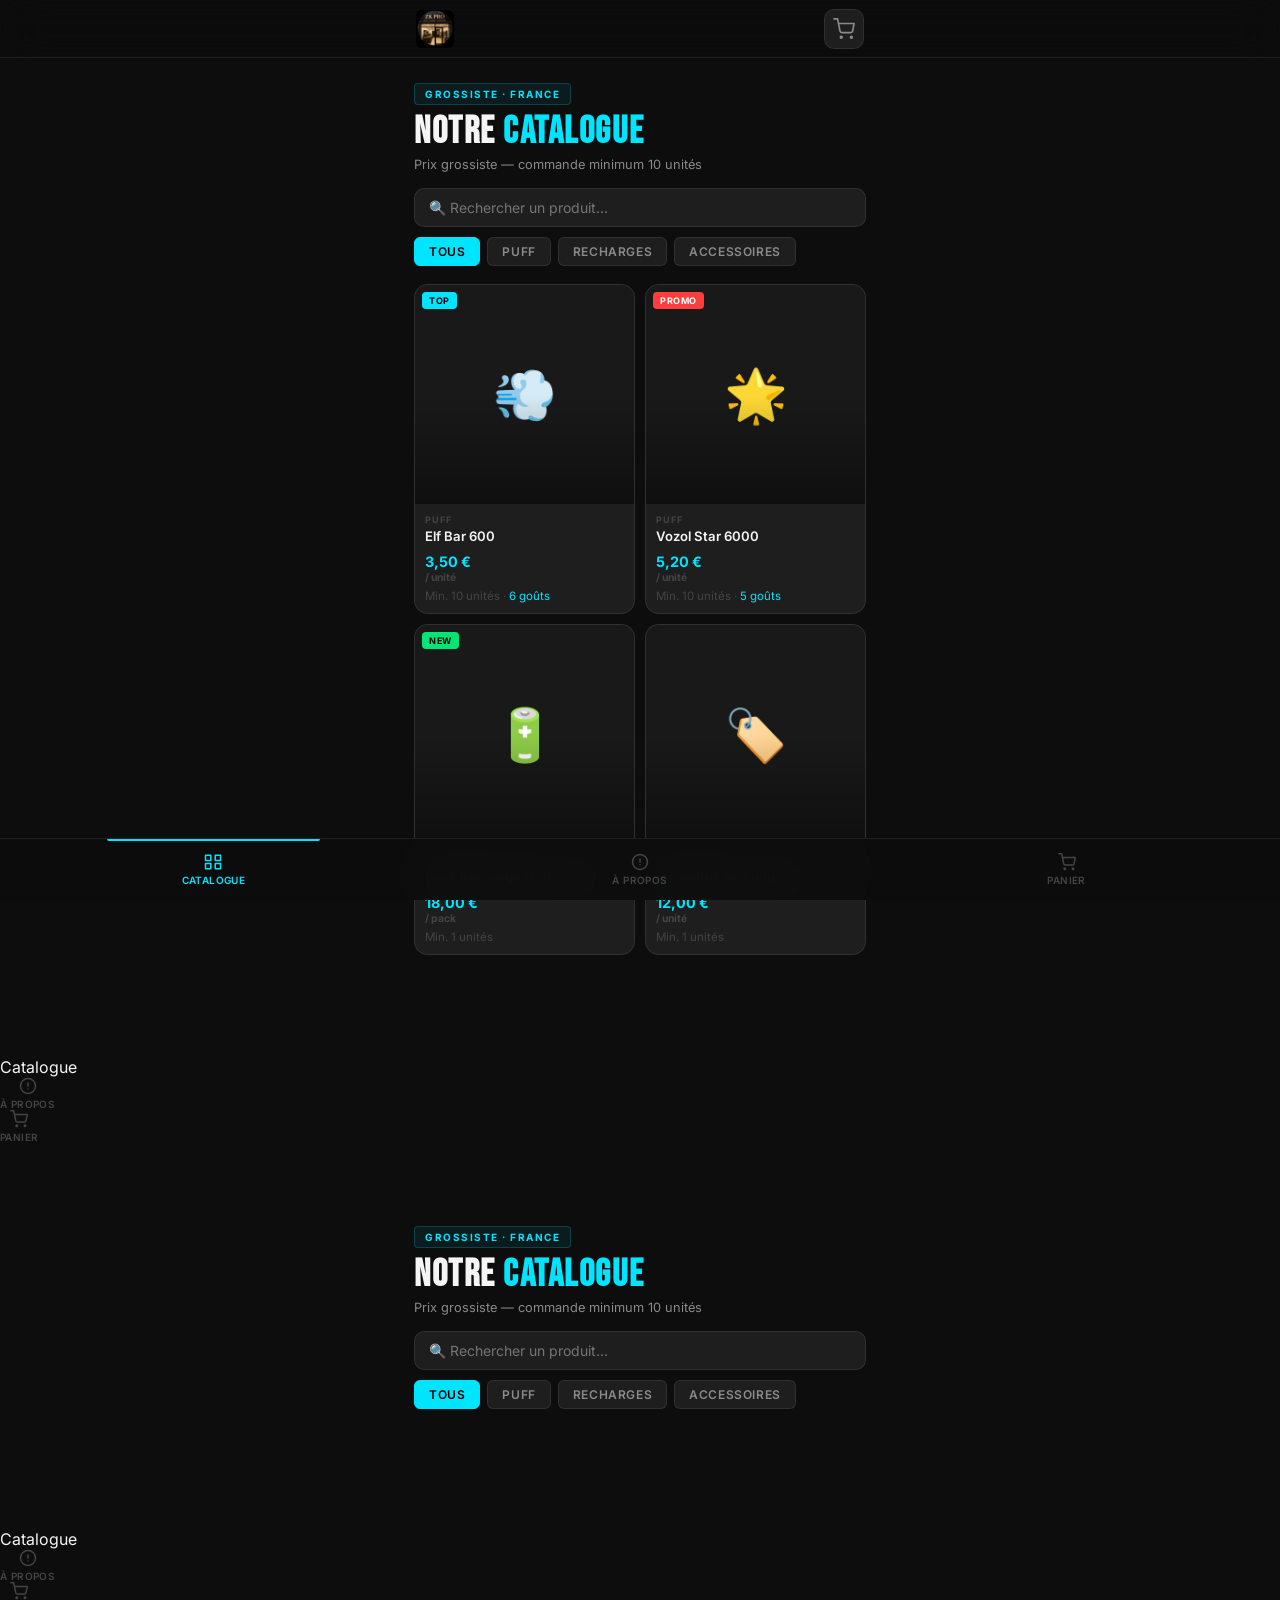
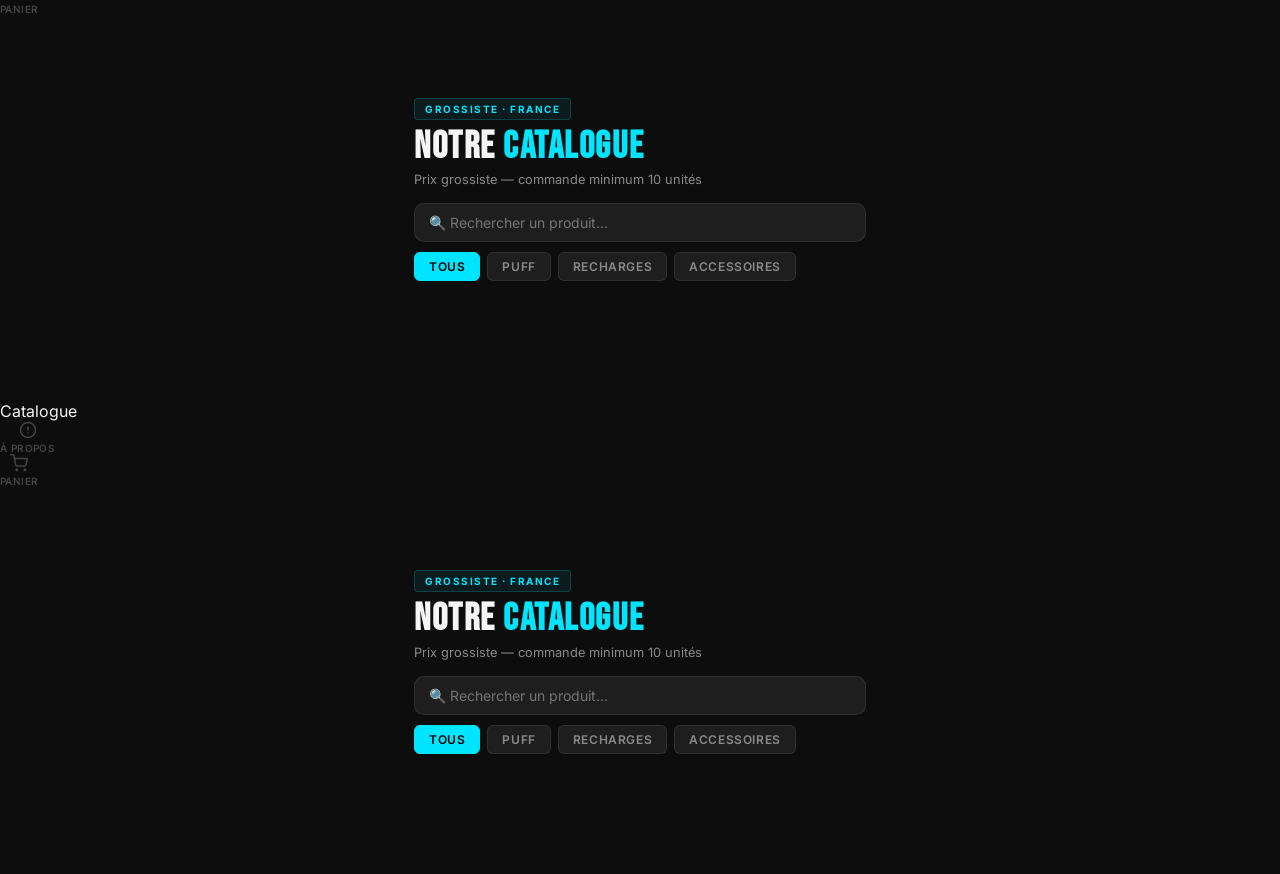
==== commit 28673af9: "Update index.html" ====
--- a/index.html
+++ b/index.html
@@ -221,10 +221,6 @@
           <svg width="20" height="20" viewBox="0 0 24 24" fill="currentColor"><path d="M17.472 14.382c-.297-.149-1.758-.867-2.03-.967-.273-.099-.471-.148-.67.15-.197.297-.767.966-.94 1.164-.173.199-.347.223-.644.075-.297-.15-1.255-.463-2.39-1.475-.883-.788-1.48-1.761-1.653-2.059-.173-.297-.018-.458.13-.606.134-.133.298-.347.446-.52.149-.174.198-.298.298-.497.099-.198.05-.371-.025-.52-.075-.149-.669-1.612-.916-2.207-.242-.579-.487-.5-.669-.51-.173-.008-.371-.01-.57-.01-.198 0-.52.074-.792.372-.272.297-1.04 1.016-1.04 2.479 0 1.462 1.065 2.875 1.213 3.074.149.198 2.096 3.2 5.077 4.487.709.306 1.262.489 1.694.625.712.227 1.36.195 1.871.118.571-.085 1.758-.719 2.006-1.413.248-.694.248-1.289.173-1.413-.074-.124-.272-.198-.57-.347m-5.421 7.403h-.004a9.87 9.87 0 0 1-5.031-1.378l-.361-.214-3.741.982.998-3.648-.235-.374a9.86 9.86 0 0 1-1.51-5.26c.001-5.45 4.436-9.884 9.888-9.884 2.64 0 5.122 1.03 6.988 2.898a9.825 9.825 0 0 1 2.893 6.994c-.003 5.45-4.437 9.884-9.885 9.884m8.413-18.297A11.815 11.815 0 0 0 12.05 0C5.495 0 .16 5.335.157 11.892c0 2.096.547 4.142 1.588 5.945L.057 24l6.305-1.654a11.882 11.882 0 0 0 5.683 1.448h.005c6.554 0 11.89-5.335 11.893-11.893a11.821 11.821 0 0 0-3.48-8.413z"/></svg>
           <div><span style="display:block;font-weight:700;font-size:.85rem">WhatsApp</span><span style="display:block;font-size:.74rem;opacity:.7">06 02 88 55 71</span></div>
         </a>
-        <a class="contact-link" href="https://wa.me/33602885571" target="_blank">
-          <svg width="20" height="20" viewBox="0 0 24 24" fill="currentColor"><path d="M17.472 14.382c-.297-.149-1.758-.867-2.03-.967-.273-.099-.471-.148-.67.15-.197.297-.767.966-.94 1.164-.173.199-.347.223-.644.075-.297-.15-1.255-.463-2.39-1.475-.883-.788-1.48-1.761-1.653-2.059-.173-.297-.018-.458.13-.606.134-.133.298-.347.446-.52.149-.174.198-.298.298-.497.099-.198.05-.371-.025-.52-.075-.149-.669-1.612-.916-2.207-.242-.579-.487-.5-.669-.51-.173-.008-.371-.01-.57-.01-.198 0-.52.074-.792.372-.272.297-1.04 1.016-1.04 2.479 0 1.462 1.065 2.875 1.213 3.074.149.198 2.096 3.2 5.077 4.487.709.306 1.262.489 1.694.625.712.227 1.36.195 1.871.118.571-.085 1.758-.719 2.006-1.413.248-.694.248-1.289.173-1.413-.074-.124-.272-.198-.57-.347m-5.421 7.403h-.004a9.87 9.87 0 0 1-5.031-1.378l-.361-.214-3.741.982.998-3.648-.235-.374a9.86 9.86 0 0 1-1.51-5.26c.001-5.45 4.436-9.884 9.888-9.884 2.64 0 5.122 1.03 6.988 2.898a9.825 9.825 0 0 1 2.893 6.994c-.003 5.45-4.437 9.884-9.885 9.884m8.413-18.297A11.815 11.815 0 0 0 12.05 0C5.495 0 .16 5.335.157 11.892c0 2.096.547 4.142 1.588 5.945L.057 24l6.305-1.654a11.882 11.882 0 0 0 5.683 1.448h.005c6.554 0 11.89-5.335 11.893-11.893a11.821 11.821 0 0 0-3.48-8.413z"/></svg>
-          <div><span style="display:block;font-weight:700;font-size:.85rem">WhatsApp</span><span style="display:block;font-size:.74rem;opacity:.7">06 02 88 55 71</span></div>
-        </a>
         <a class="contact-link" href="https://t.me/zkpro0" target="_blank">
           <svg width="20" height="20" viewBox="0 0 24 24" fill="currentColor"><path d="M11.944 0A12 12 0 0 0 0 12a12 12 0 0 0 12 12 12 12 0 0 0 12-12A12 12 0 0 0 12 0a12 12 0 0 0-.056 0zm4.962 7.224c.1-.002.321.023.465.14a.506.506 0 0 1 .171.325c.016.093.036.306.02.472-.18 1.898-.962 6.502-1.36 8.627-.168.9-.499 1.201-.82 1.23-.696.065-1.225-.46-1.9-.902-1.056-.693-1.653-1.124-2.678-1.8-1.185-.78-.417-1.21.258-1.91.177-.184 3.247-2.977 3.307-3.23.007-.032.014-.15-.056-.212s-.174-.041-.249-.024c-.106.024-1.793 1.14-5.061 3.345-.48.33-.913.49-1.302.48-.428-.008-1.252-.241-1.865-.44-.752-.245-1.349-.374-1.297-.789.027-.216.325-.437.893-.663 3.498-1.524 5.83-2.529 6.998-3.014 3.332-1.386 4.025-1.627 4.476-1.635z"/></svg>
           <div><span style="display:block;font-weight:700;font-size:.85rem">Canal Telegram</span><span style="display:block;font-size:.74rem;opacity:.7">@zkpro0</span></div>
@@ -340,6 +336,14 @@
 
       <div class="info-contact">
         <h2>Nous contacter</h2>
+        <a class="contact-link" href="https://wa.me/33602885571" target="_blank">
+          <svg width="20" height="20" viewBox="0 0 24 24" fill="currentColor"><path d="M17.472 14.382c-.297-.149-1.758-.867-2.03-.967-.273-.099-.471-.148-.67.15-.197.297-.767.966-.94 1.164-.173.199-.347.223-.644.075-.297-.15-1.255-.463-2.39-1.475-.883-.788-1.48-1.761-1.653-2.059-.173-.297-.018-.458.13-.606.134-.133.298-.347.446-.52.149-.174.198-.298.298-.497.099-.198.05-.371-.025-.52-.075-.149-.669-1.612-.916-2.207-.242-.579-.487-.5-.669-.51-.173-.008-.371-.01-.57-.01-.198 0-.52.074-.792.372-.272.297-1.04 1.016-1.04 2.479 0 1.462 1.065 2.875 1.213 3.074.149.198 2.096 3.2 5.077 4.487.709.306 1.262.489 1.694.625.712.227 1.36.195 1.871.118.571-.085 1.758-.719 2.006-1.413.248-.694.248-1.289.173-1.413-.074-.124-.272-.198-.57-.347m-5.421 7.403h-.004a9.87 9.87 0 0 1-5.031-1.378l-.361-.214-3.741.982.998-3.648-.235-.374a9.86 9.86 0 0 1-1.51-5.26c.001-5.45 4.436-9.884 9.888-9.884 2.64 0 5.122 1.03 6.988 2.898a9.825 9.825 0 0 1 2.893 6.994c-.003 5.45-4.437 9.884-9.885 9.884m8.413-18.297A11.815 11.815 0 0 0 12.05 0C5.495 0 .16 5.335.157 11.892c0 2.096.547 4.142 1.588 5.945L.057 24l6.305-1.654a11.882 11.882 0 0 0 5.683 1.448h.005c6.554 0 11.89-5.335 11.893-11.893a11.821 11.821 0 0 0-3.48-8.413z"/></svg>
+          <div><span style="display:block;font-weight:700;font-size:.85rem">WhatsApp</span><span style="display:block;font-size:.74rem;opacity:.7">06 02 88 55 71</span></div>
+        </a>
+        <a class="contact-link" href="https://wa.me/33602885571" target="_blank">
+          <svg width="20" height="20" viewBox="0 0 24 24" fill="currentColor"><path d="M17.472 14.382c-.297-.149-1.758-.867-2.03-.967-.273-.099-.471-.148-.67.15-.197.297-.767.966-.94 1.164-.173.199-.347.223-.644.075-.297-.15-1.255-.463-2.39-1.475-.883-.788-1.48-1.761-1.653-2.059-.173-.297-.018-.458.13-.606.134-.133.298-.347.446-.52.149-.174.198-.298.298-.497.099-.198.05-.371-.025-.52-.075-.149-.669-1.612-.916-2.207-.242-.579-.487-.5-.669-.51-.173-.008-.371-.01-.57-.01-.198 0-.52.074-.792.372-.272.297-1.04 1.016-1.04 2.479 0 1.462 1.065 2.875 1.213 3.074.149.198 2.096 3.2 5.077 4.487.709.306 1.262.489 1.694.625.712.227 1.36.195 1.871.118.571-.085 1.758-.719 2.006-1.413.248-.694.248-1.289.173-1.413-.074-.124-.272-.198-.57-.347m-5.421 7.403h-.004a9.87 9.87 0 0 1-5.031-1.378l-.361-.214-3.741.982.998-3.648-.235-.374a9.86 9.86 0 0 1-1.51-5.26c.001-5.45 4.436-9.884 9.888-9.884 2.64 0 5.122 1.03 6.988 2.898a9.825 9.825 0 0 1 2.893 6.994c-.003 5.45-4.437 9.884-9.885 9.884m8.413-18.297A11.815 11.815 0 0 0 12.05 0C5.495 0 .16 5.335.157 11.892c0 2.096.547 4.142 1.588 5.945L.057 24l6.305-1.654a11.882 11.882 0 0 0 5.683 1.448h.005c6.554 0 11.89-5.335 11.893-11.893a11.821 11.821 0 0 0-3.48-8.413z"/></svg>
+          <div><span style="display:block;font-weight:700;font-size:.85rem">WhatsApp</span><span style="display:block;font-size:.74rem;opacity:.7">06 02 88 55 71</span></div>
+        </a>
         <a class="contact-link" href="https://t.me/zkpro0" target="_blank">
           <svg width="20" height="20" viewBox="0 0 24 24" fill="currentColor"><path d="M11.944 0A12 12 0 0 0 0 12a12 12 0 0 0 12 12 12 12 0 0 0 12-12A12 12 0 0 0 12 0a12 12 0 0 0-.056 0zm4.962 7.224c.1-.002.321.023.465.14a.506.506 0 0 1 .171.325c.016.093.036.306.02.472-.18 1.898-.962 6.502-1.36 8.627-.168.9-.499 1.201-.82 1.23-.696.065-1.225-.46-1.9-.902-1.056-.693-1.653-1.124-2.678-1.8-1.185-.78-.417-1.21.258-1.91.177-.184 3.247-2.977 3.307-3.23.007-.032.014-.15-.056-.212s-.174-.041-.249-.024c-.106.024-1.793 1.14-5.061 3.345-.48.33-.913.49-1.302.48-.428-.008-1.252-.241-1.865-.44-.752-.245-1.349-.374-1.297-.789.027-.216.325-.437.893-.663 3.498-1.524 5.83-2.529 6.998-3.014 3.332-1.386 4.025-1.627 4.476-1.635z"/></svg>
           <div><span style="display:block;font-weight:700;font-size:.85rem">Canal Telegram</span><span style="display:block;font-size:.74rem;opacity:.7">@zkpro0</span></div>
@@ -391,4 +395,119 @@
 
   <script src="script.js"></script>
 </body>
+</html>      <span>Catalogue</span>
+    </button>
+    <button class="tab" data-tab="info" onclick="switchTab('info')">
+      <svg width="18" height="18" viewBox="0 0 24 24" fill="none" stroke="currentColor" stroke-width="2" stroke-linecap="round" stroke-linejoin="round"><circle cx="12" cy="12" r="10"/><path d="M12 8v4M12 16h.01"/></svg>
+      <span>À propos</span>
+    </button>
+    <button class="tab" data-tab="panier" onclick="switchTab('panier')">
+      <svg width="18" height="18" viewBox="0 0 24 24" fill="none" stroke="currentColor" stroke-width="2" stroke-linecap="round" stroke-linejoin="round"><circle cx="9" cy="21" r="1"/><circle cx="20" cy="21" r="1"/><path d="M1 1h4l2.68 13.39a2 2 0 0 0 2 1.61h9.72a2 2 0 0 0 2-1.61L23 6H6"/></svg>
+      <span>Panier</span>
+    </button>
+  </nav>
+
+  <!-- ░░ MAIN CONTENT ░░ -->
+  <main class="main" id="main">
+
+    <!-- ════ PAGE PRODUITS ════ -->
+    <section class="page active" id="page-produits">
+      <div class="page-hero">
+        <div class="hero-tag">GROSSISTE · FRANCE</div>
+        <h1 class="page-title">Notre <em>Catalogue</em></h1>
+        <p class="page-sub">Prix grossiste — commande minimum 10 unités</p>
+      </div>
+
+      <div style="position:relative;margin-bottom:10px"><input id="searchInput" type="search" placeholder="🔍 Rechercher un produit..." oninput="searchProducts(this.value)" style="width:100%;background:var(--surface);border:1px solid var(--border);border-radius:10px;color:var(--text);font-size:14px;padding:10px 14px;outline:none;font-family:inherit;box-sizing:border-box" onfocus="this.style.borderColor='var(--accent)'" onblur="this.style.borderColor='var(--border)'"/></div>
+      <div class="filter-bar" id="filterBar">
+        <button class="filter-btn active" data-cat="tous" onclick="filterProducts('tous')">Tous</button>
+        <button class="filter-btn" data-cat="puff" onclick="filterProducts('puff')">Puff</button>
+        <button class="filter-btn" data-cat="recharge" onclick="filterProducts('recharge')">Recharges</button>
+        <button class="filter-btn" data-cat="accessoire" onclick="filterProducts('accessoire')">Accessoires</button>
+      </div>
+
+      <div class="product-grid" id="productGrid">
+        <!-- injected by JS -->
+      </div>
+    </section>
+
+    <!-- ════ PAGE INFO ════ -->
+    <section class="page" id="page-info">
+      <div class="page-hero">
+        <div class="hero-tag">QUI SOMMES-NOUS</div>
+        <h1 class="page-title">ZK <em>PRO</em></h1>
+        <p class="page-sub">Votre partenaire grossiste puff en France</p>
+      </div>
+
+      <div class="info-cards">
+        <div class="info-card"><div class="info-card-icon">🚚</div><h3>Livraison express</h3><p>Expédition sous 24h. Colissimo, DPD ou retrait sur place disponible.</p></div>
+        <div class="info-card"><div class="info-card-icon">📦</div><h3>Prix grossiste</h3><p>Tarifs dégressifs à partir de 10 unités. Meilleur prix garanti.</p></div>
+        <div class="info-card"><div class="info-card-icon">✅</div><h3>Produits certifiés</h3><p>Tous nos produits sont conformes aux normes européennes en vigueur.</p></div>
+        <div class="info-card"><div class="info-card-icon">🔒</div><h3>Paiement sécurisé</h3><p>CB, virement, crypto acceptés. Facturation professionnelle fournie.</p></div>
+      </div>
+
+      <div class="info-about">
+        <h2>ZK PRO — Grossiste Puff</h2>
+        <p>ZK PRO est un distributeur grossiste spécialisé dans les puffs et cigarettes électroniques jetables. Nous fournissons tabacs, bureaux de tabac, épiceries et boutiques vape à travers toute la France.</p>
+        <p>Notre catalogue propose les meilleures marques du marché : Elf Bar, Vozol, Lost Mary, Tornado, et bien plus. Réapprovisionnez votre stock en quelques clics directement depuis Telegram.</p>
+        <div class="info-stats">
+          <div class="stat"><span class="stat-num">500+</span><span class="stat-lbl">Revendeurs</span></div>
+          <div class="stat"><span class="stat-num">50+</span><span class="stat-lbl">Références</span></div>
+          <div class="stat"><span class="stat-num">48h</span><span class="stat-lbl">Livraison</span></div>
+        </div>
+      </div>
+
+      <div class="info-contact">
+        <h2>Nous contacter</h2>
+        <a class="contact-link" href="https://t.me/zkpro0" target="_blank">
+          <svg width="20" height="20" viewBox="0 0 24 24" fill="currentColor"><path d="M11.944 0A12 12 0 0 0 0 12a12 12 0 0 0 12 12 12 12 0 0 0 12-12A12 12 0 0 0 12 0a12 12 0 0 0-.056 0zm4.962 7.224c.1-.002.321.023.465.14a.506.506 0 0 1 .171.325c.016.093.036.306.02.472-.18 1.898-.962 6.502-1.36 8.627-.168.9-.499 1.201-.82 1.23-.696.065-1.225-.46-1.9-.902-1.056-.693-1.653-1.124-2.678-1.8-1.185-.78-.417-1.21.258-1.91.177-.184 3.247-2.977 3.307-3.23.007-.032.014-.15-.056-.212s-.174-.041-.249-.024c-.106.024-1.793 1.14-5.061 3.345-.48.33-.913.49-1.302.48-.428-.008-1.252-.241-1.865-.44-.752-.245-1.349-.374-1.297-.789.027-.216.325-.437.893-.663 3.498-1.524 5.83-2.529 6.998-3.014 3.332-1.386 4.025-1.627 4.476-1.635z"/></svg>
+          <div><span style="display:block;font-weight:700;font-size:.85rem">Canal Telegram</span><span style="display:block;font-size:.74rem;opacity:.7">@zkpro0</span></div>
+        </a>
+        <a class="contact-link" href="https://t.me/zkpro1" target="_blank">
+          <svg width="20" height="20" viewBox="0 0 24 24" fill="currentColor"><path d="M11.944 0A12 12 0 0 0 0 12a12 12 0 0 0 12 12 12 12 0 0 0 12-12A12 12 0 0 0 12 0a12 12 0 0 0-.056 0zm4.962 7.224c.1-.002.321.023.465.14a.506.506 0 0 1 .171.325c.016.093.036.306.02.472-.18 1.898-.962 6.502-1.36 8.627-.168.9-.499 1.201-.82 1.23-.696.065-1.225-.46-1.9-.902-1.056-.693-1.653-1.124-2.678-1.8-1.185-.78-.417-1.21.258-1.91.177-.184 3.247-2.977 3.307-3.23.007-.032.014-.15-.056-.212s-.174-.041-.249-.024c-.106.024-1.793 1.14-5.061 3.345-.48.33-.913.49-1.302.48-.428-.008-1.252-.241-1.865-.44-.752-.245-1.349-.374-1.297-.789.027-.216.325-.437.893-.663 3.498-1.524 5.83-2.529 6.998-3.014 3.332-1.386 4.025-1.627 4.476-1.635z"/></svg>
+          <div><span style="display:block;font-weight:700;font-size:.85rem">Canal Secours</span><span style="display:block;font-size:.74rem;opacity:.7">@zkpro1</span></div>
+        </a>
+        <a class="contact-link" href="https://www.tiktok.com/@zkprooo?is_from_webapp=1&amp;sender_device=pc" target="_blank">
+          <svg width="20" height="20" viewBox="0 0 24 24" fill="currentColor"><path d="M19.59 6.69a4.83 4.83 0 0 1-3.77-4.25V2h-3.45v13.67a2.89 2.89 0 0 1-2.88 2.5 2.89 2.89 0 0 1-2.89-2.89 2.89 2.89 0 0 1 2.89-2.89c.28 0 .54.04.79.1V9.01a6.31 6.31 0 0 0-.79-.05 6.34 6.34 0 0 0-6.34 6.34 6.34 6.34 0 0 0 6.34 6.34 6.34 6.34 0 0 0 6.33-6.34V8.69a8.18 8.18 0 0 0 4.78 1.52V6.76a4.85 4.85 0 0 1-1.01-.07z"/></svg>
+          <div><span style="display:block;font-weight:700;font-size:.85rem">TikTok</span><span style="display:block;font-size:.74rem;opacity:.7">@zkprooo</span></div>
+        </a>
+        <a class="contact-link" href="https://www.tiktok.com/@zk.proo?is_from_webapp=1&amp;sender_device=pc" target="_blank">
+          <svg width="20" height="20" viewBox="0 0 24 24" fill="currentColor"><path d="M19.59 6.69a4.83 4.83 0 0 1-3.77-4.25V2h-3.45v13.67a2.89 2.89 0 0 1-2.88 2.5 2.89 2.89 0 0 1-2.89-2.89 2.89 2.89 0 0 1 2.89-2.89c.28 0 .54.04.79.1V9.01a6.31 6.31 0 0 0-.79-.05 6.34 6.34 0 0 0-6.34 6.34 6.34 6.34 0 0 0 6.34 6.34 6.34 6.34 0 0 0 6.33-6.34V8.69a8.18 8.18 0 0 0 4.78 1.52V6.76a4.85 4.85 0 0 1-1.01-.07z"/></svg>
+          <div><span style="display:block;font-weight:700;font-size:.85rem">TikTok 2</span><span style="display:block;font-size:.74rem;opacity:.7">@zk.proo</span></div>
+        </a>
+        <a class="contact-link" href="https://www.instagram.com/zkpro_grossistepuff0/reels/" target="_blank">
+          <svg width="20" height="20" viewBox="0 0 24 24" fill="none" stroke="currentColor" stroke-width="2" stroke-linecap="round" stroke-linejoin="round"><rect x="2" y="2" width="20" height="20" rx="5" ry="5"/><path d="M16 11.37A4 4 0 1 1 12.63 8 4 4 0 0 1 16 11.37z"/><line x1="17.5" y1="6.5" x2="17.51" y2="6.5"/></svg>
+          <div><span style="display:block;font-weight:700;font-size:.85rem">Instagram</span><span style="display:block;font-size:.74rem;opacity:.7">@zkpro_grossistepuff0</span></div>
+        </a>
+        <a class="contact-link" href="https://www.facebook.com/groups/484450197331351/" target="_blank">
+          <svg width="20" height="20" viewBox="0 0 24 24" fill="currentColor"><path d="M24 12.073c0-6.627-5.373-12-12-12s-12 5.373-12 12c0 5.99 4.388 10.954 10.125 11.854v-8.385H7.078v-3.47h3.047V9.43c0-3.007 1.792-4.669 4.533-4.669 1.312 0 2.686.235 2.686.235v2.953H15.83c-1.491 0-1.956.925-1.956 1.874v2.25h3.328l-.532 3.47h-2.796v8.385C19.612 23.027 24 18.062 24 12.073z"/></svg>
+          <div><span style="display:block;font-weight:700;font-size:.85rem">Facebook</span><span style="display:block;font-size:.74rem;opacity:.7">Groupe ZK PRO</span></div>
+        </a>
+      </div>
+    </section>
+
+    <!-- ════ PAGE PANIER ════ -->
+    <section class="page" id="page-panier">
+      <div class="page-hero">
+        <div class="hero-tag">COMMANDE GROSSISTE</div>
+        <h1 class="page-title">Mon <em>Panier</em></h1>
+      </div>
+      <div id="cartContent"></div>
+    </section>
+
+  </main>
+
+  <!-- ░░ TOAST ░░ -->
+  <div class="toast" id="toast"></div>
+
+  <!-- ░░ PRODUCT MODAL ░░ -->
+  <div class="modal-overlay" id="modalOverlay" onclick="closeModal()">
+    <div class="modal" id="modal" onclick="event.stopPropagation()">
+            <button class="modal-close" onclick="closeModal()">✕</button>
+      <div id="modalBody"></div>
+    </div>
+  </div>
+
+  <script src="script.js"></script>
+</body>
 </html>
--- a/style.css
+++ b/style.css
@@ -26,6 +26,7 @@
 *, *::before, *::after { box-sizing: border-box; margin: 0; padding: 0; }
 html { -webkit-text-size-adjust: 100%; scroll-behavior: smooth; }
 body {
+  overflow-x: hidden;
   font-family: 'Inter', sans-serif;
   background: var(--bg);
   color: var(--text);
@@ -108,9 +109,23 @@
   padding-top: calc(var(--header-h) + 4px);
   padding-bottom: calc(var(--tabs-h) + 12px);
   max-width: 480px; margin: 0 auto;
-}
-.page { display: none; padding: 0 14px 28px; animation: fadeUp .3s ease both; }
-.page.active { display: block; }
+  position: relative;
+}
+.page {
+  display: none;
+  padding: 0 14px 28px;
+}
+.page.active {
+  display: block;
+  animation: fadeUp .3s ease both;
+}
+/* Garantie absolue : pages inactives n'ont AUCUNE hauteur */
+#page-produits, #page-info, #page-panier {
+  display: none;
+}
+#page-produits.active, #page-info.active, #page-panier.active {
+  display: block;
+}
 @keyframes fadeUp {
   from { opacity: 0; transform: translateY(12px); }
   to   { opacity: 1; transform: translateY(0); }
@@ -453,7 +468,6 @@
 }
 
 /* Smooth scroll to top on tab switch */
-.page { scroll-margin-top: 0; }
 
 /* Skeleton pulse */
 @keyframes pulse {
